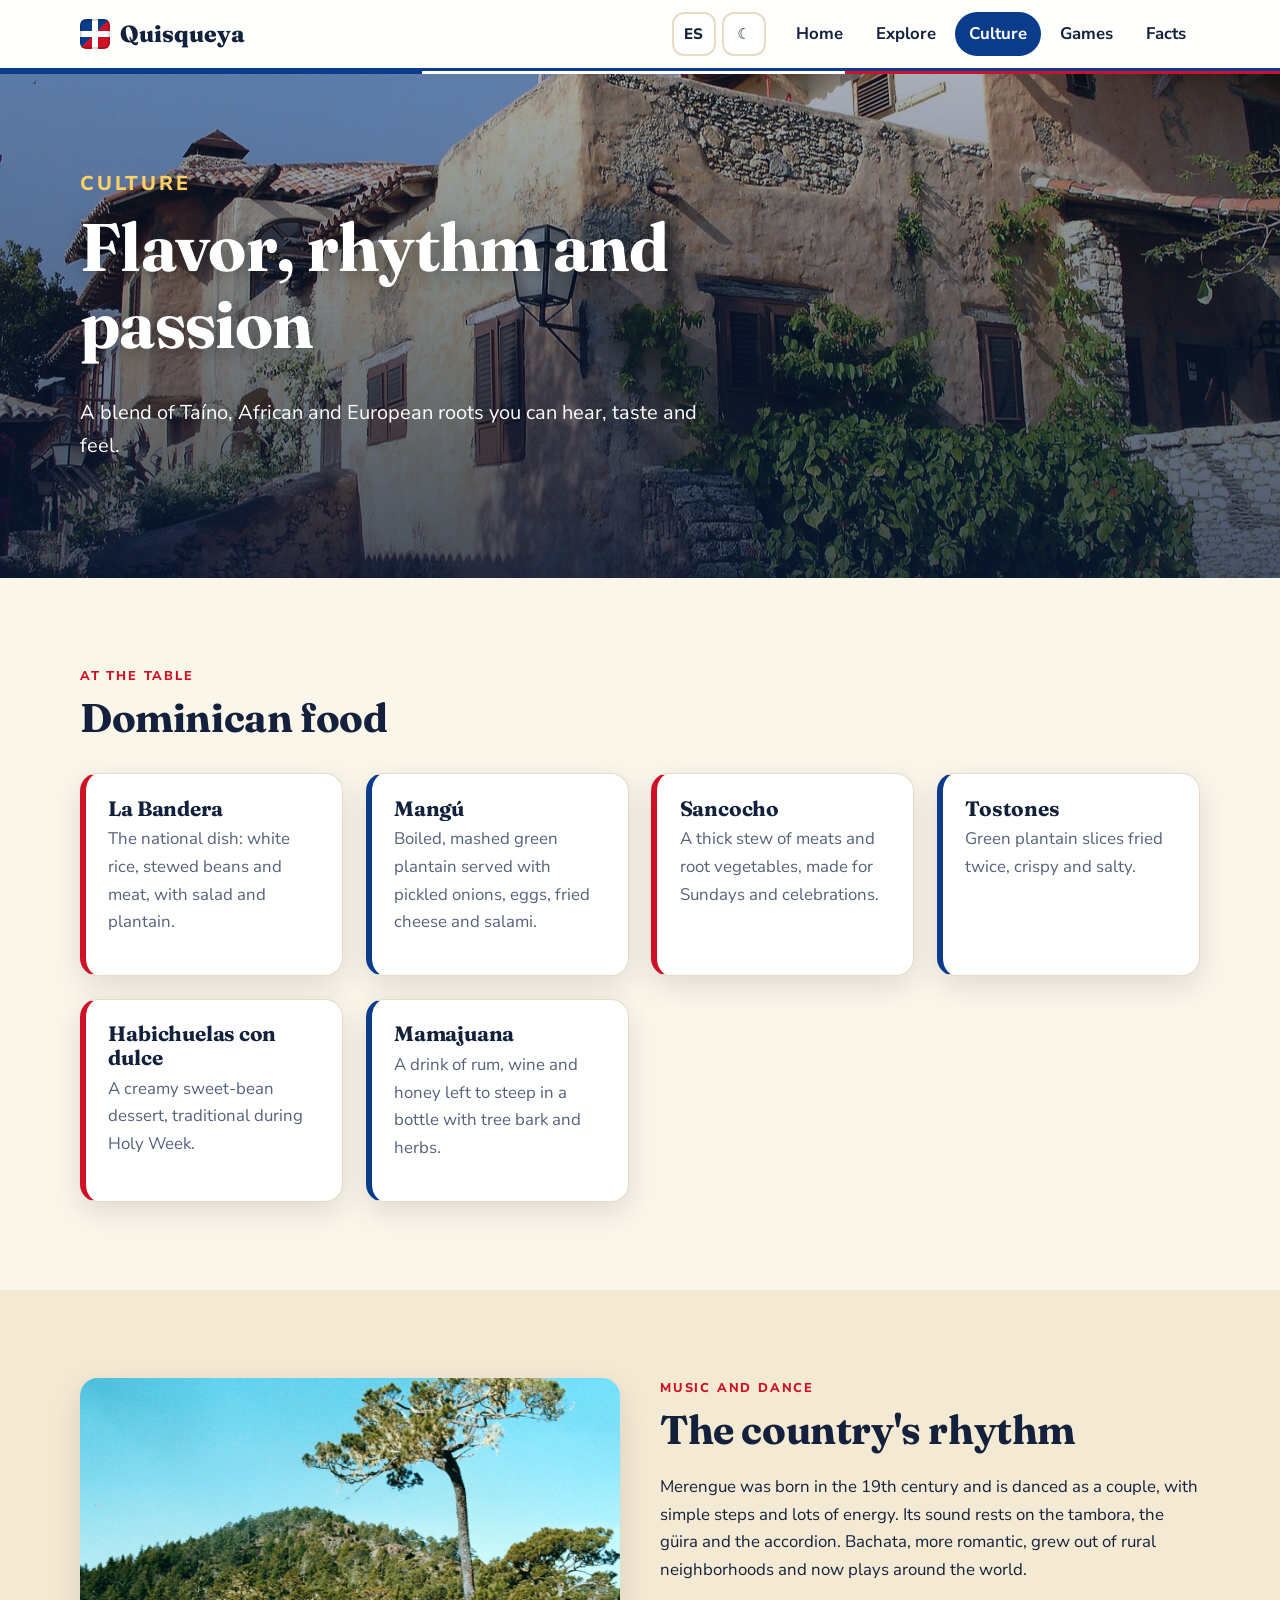
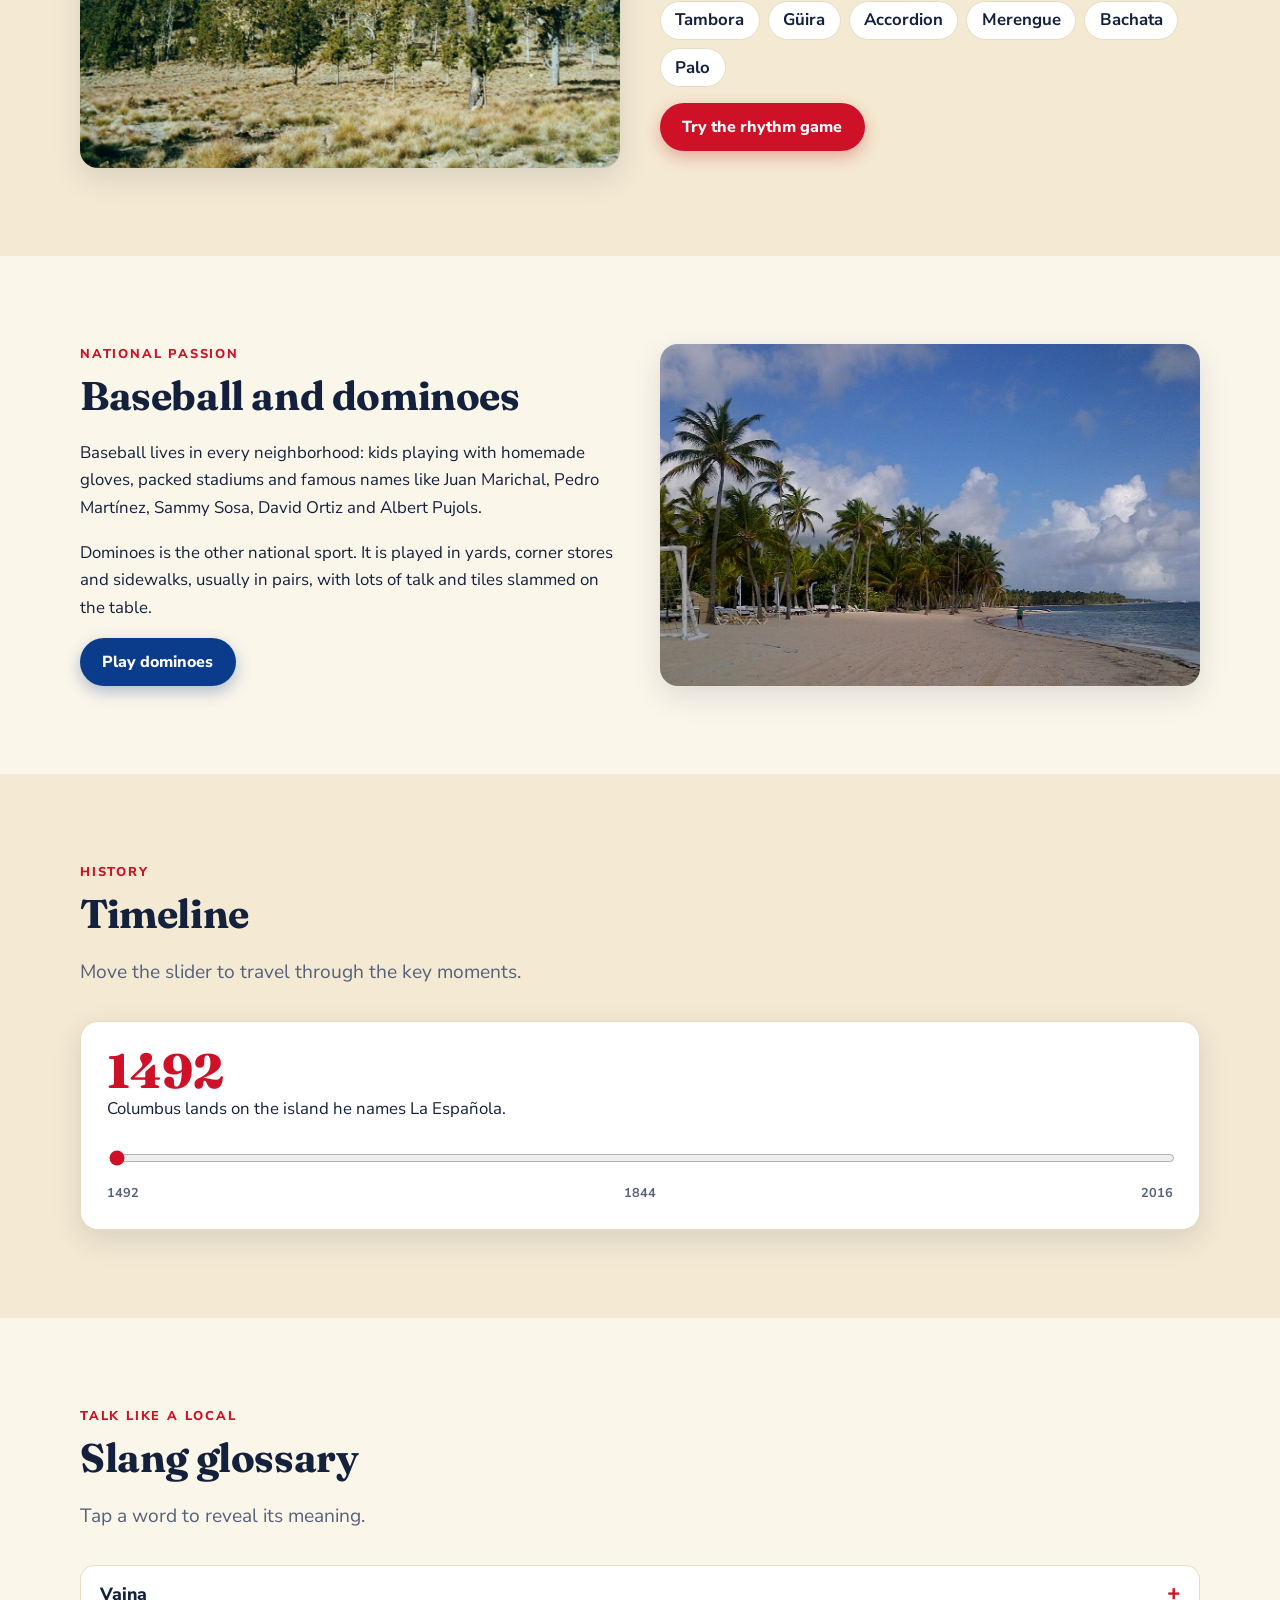
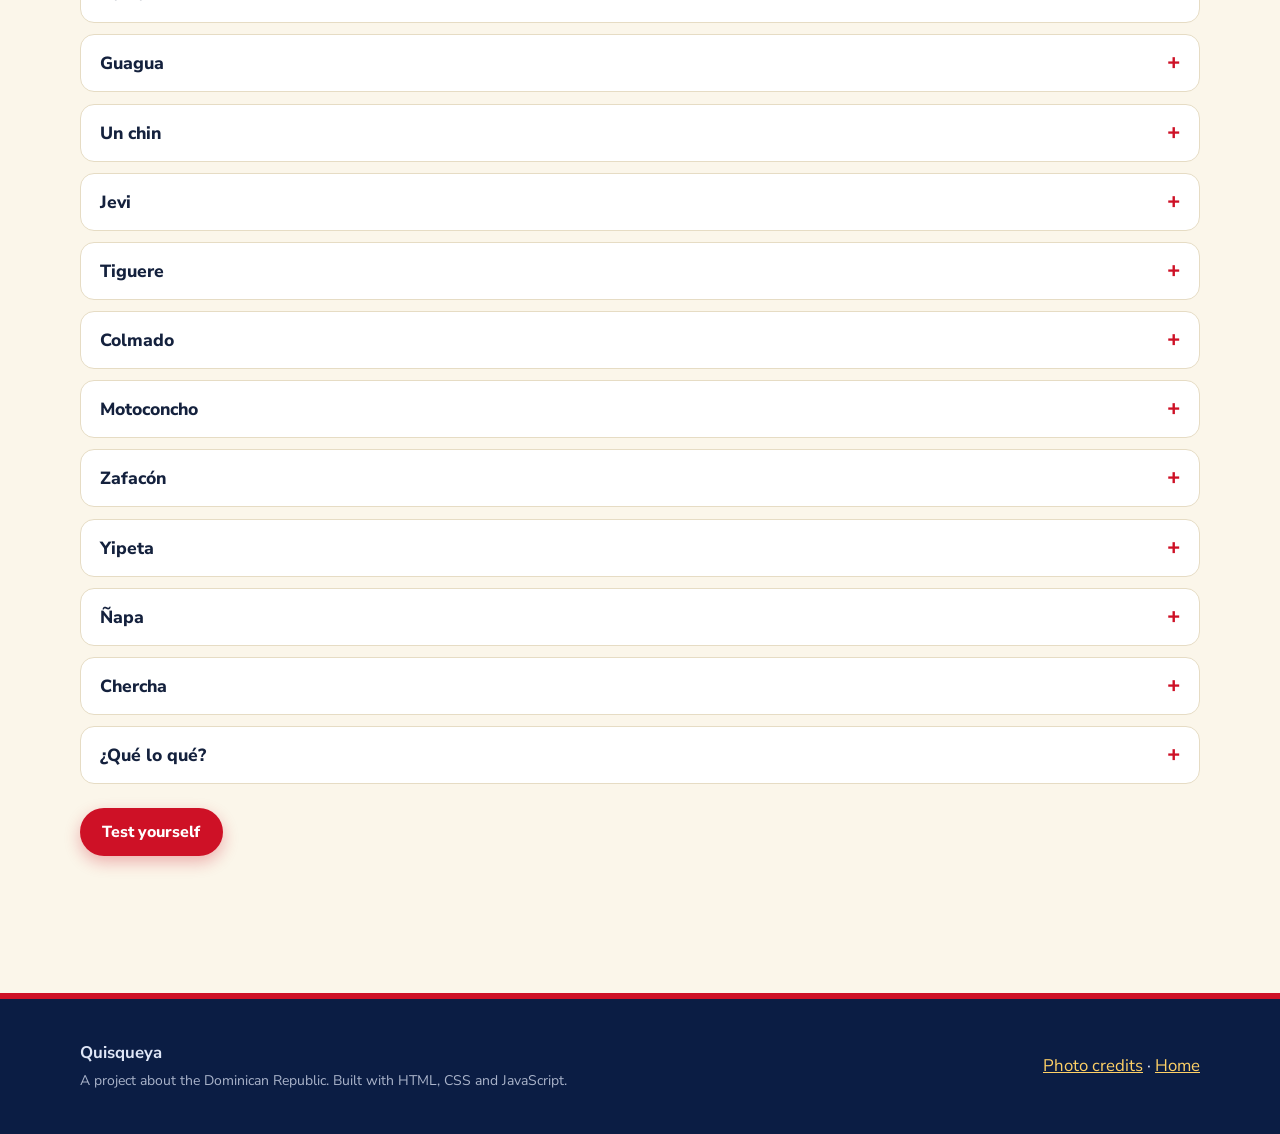
==== culture.html @ 16fb09a4 "First iteration: 5-page Dominican Republic site with 4 games Co-Authored-By: Claude Sonnet 5.5 <nore" ====
<!doctype html>
<html lang="en">
<head>
<meta charset="utf-8">
<meta name="viewport" content="width=device-width, initial-scale=1">
<meta name="theme-color" content="#0b3c8c">
<link rel="preconnect" href="https://fonts.googleapis.com">
<link rel="preconnect" href="https://fonts.gstatic.com" crossorigin>
<link href="https://fonts.googleapis.com/css2?family=Fraunces:opsz,wght@9..144,600;9..144,800&family=Nunito+Sans:wght@400;700;800&display=swap" rel="stylesheet">
<link rel="stylesheet" href="css/styles.css">
<title>Culture | Quisqueya</title>
<meta name="description" content="Dominican food, music, baseball, history and slang.">
</head>
<body>
<a class="skip" href="#main" data-es="Saltar al contenido">Skip to content</a>
<header class="site-header">
  <div class="wrap bar">
    <a class="brand" href="index.html"><span class="brand-mark" aria-hidden="true"></span>Quisqueya</a>
    <div class="tools">
      <button class="icon-btn" id="lang-toggle" type="button" aria-label="Cambiar a español">ES</button>
      <button class="icon-btn" id="theme-toggle" type="button" aria-label="Toggle dark mode">☾</button>
      <button class="icon-btn nav-toggle" type="button" aria-expanded="false" aria-controls="nav" aria-label="Menu">☰</button>
    </div>
    <nav id="nav" class="nav" aria-label="Main">
      <a href="index.html" data-es="Inicio">Home</a>
      <a href="explore.html" data-es="Explorar">Explore</a>
      <a href="culture.html" data-es="Cultura">Culture</a>
      <a href="games.html" data-es="Juegos">Games</a>
      <a href="facts.html" data-es="Datos">Facts</a>
    </nav>
  </div>
</header>
<main id="main">
  <header class="hero short" style="background-image: linear-gradient(180deg, rgba(8,24,56,.35), rgba(8,24,56,.75)), url('images/altos-chavon.jpg')">
    <div class="wrap">
      <p class="eyebrow" data-es="Cultura">Culture</p>
      <h1 data-es="Sabor, ritmo y pasión">Flavor, rhythm and passion</h1>
      <p data-es="Una mezcla de raíces taínas, africanas y europeas que se escucha, se prueba y se siente.">A blend of Taíno, African and European roots you can hear, taste and feel.</p>
    </div>
  </header>

  <section>
    <div class="wrap">
      <div class="section-head reveal">
        <p class="eyebrow" data-es="En la mesa">At the table</p>
        <h2 data-es="Comida dominicana">Dominican food</h2>
      </div>
      <div class="grid">
        <article class="card text-card reveal"><h3>La Bandera</h3><p data-es="El plato nacional: arroz blanco, habichuelas guisadas y carne, con ensalada y plátano.">The national dish: white rice, stewed beans and meat, with salad and plantain.</p></article>
        <article class="card text-card reveal"><h3>Mangú</h3><p data-es="Plátano verde hervido y majado, servido con cebolla encurtida, huevo, queso frito y salami.">Boiled, mashed green plantain served with pickled onions, eggs, fried cheese and salami.</p></article>
        <article class="card text-card reveal"><h3>Sancocho</h3><p data-es="Un guiso espeso de carnes y raíces, ideal para los domingos y las fiestas.">A thick stew of meats and root vegetables, made for Sundays and celebrations.</p></article>
        <article class="card text-card reveal"><h3>Tostones</h3><p data-es="Rodajas de plátano verde fritas dos veces, crujientes y con sal.">Green plantain slices fried twice, crispy and salty.</p></article>
        <article class="card text-card reveal"><h3>Habichuelas con dulce</h3><p data-es="Un postre cremoso de habichuelas dulces, típico de Semana Santa.">A creamy sweet-bean dessert, traditional during Holy Week.</p></article>
        <article class="card text-card reveal"><h3>Mamajuana</h3><p data-es="Una bebida de ron, vino y hierbas dejados en una botella con corteza y raíces.">A drink of rum, wine and honey left to steep in a bottle with tree bark and herbs.</p></article>
      </div>
    </div>
  </section>

  <section class="tinted">
    <div class="wrap split">
      <img class="reveal" src="images/pico-duarte.jpg" alt="Mountains of the Cordillera Central" data-es-alt="Montañas de la Cordillera Central" loading="lazy">
      <div class="reveal">
        <p class="eyebrow" data-es="Música y baile">Music and dance</p>
        <h2 data-es="El ritmo del país">The country's rhythm</h2>
        <p data-es="El merengue nació en el siglo XIX y se baila en pareja, con pasos simples y mucha energía. Su sonido se apoya en la tambora, la güira y el acordeón. La bachata, más romántica, nació en barrios rurales y hoy suena en todo el mundo.">Merengue was born in the 19th century and is danced as a couple, with simple steps and lots of energy. Its sound rests on the tambora, the güira and the accordion. Bachata, more romantic, grew out of rural neighborhoods and now plays around the world.</p>
        <ul class="pill-list">
          <li>Tambora</li><li>Güira</li><li data-es="Acordeón">Accordion</li><li>Merengue</li><li>Bachata</li><li>Palo</li>
        </ul>
        <p style="margin-top:1rem"><a class="btn" href="games.html#rhythm" data-es="Prueba el juego de ritmo">Try the rhythm game</a></p>
      </div>
    </div>
  </section>

  <section>
    <div class="wrap split">
      <div class="reveal">
        <p class="eyebrow" data-es="Pasión nacional">National passion</p>
        <h2 data-es="Béisbol y dominó">Baseball and dominoes</h2>
        <p data-es="El béisbol se vive en cada barrio: niños jugando con guantes caseros, estadios llenos y muchos nombres famosos como Juan Marichal, Pedro Martínez, Sammy Sosa, David Ortiz y Albert Pujols.">Baseball lives in every neighborhood: kids playing with homemade gloves, packed stadiums and famous names like Juan Marichal, Pedro Martínez, Sammy Sosa, David Ortiz and Albert Pujols.</p>
        <p data-es="El dominó es el otro deporte nacional. Se juega en patios, colmados y aceras, casi siempre en parejas, con mucha charla y fichas golpeando la mesa.">Dominoes is the other national sport. It is played in yards, corner stores and sidewalks, usually in pairs, with lots of talk and tiles slammed on the table.</p>
        <a class="btn alt" href="games.html#dominoes" data-es="Juega al dominó">Play dominoes</a>
      </div>
      <img class="reveal" src="images/punta-cana.jpg" alt="Palm trees on a Dominican beach" data-es-alt="Palmeras en una playa dominicana" loading="lazy">
    </div>
  </section>

  <section class="tinted">
    <div class="wrap">
      <div class="section-head reveal">
        <p class="eyebrow" data-es="Historia">History</p>
        <h2 data-es="Línea de tiempo">Timeline</h2>
        <p class="lead" data-es="Mueve el control para viajar por los momentos clave.">Move the slider to travel through the key moments.</p>
      </div>
      <div class="timeline reveal">
        <div class="year" id="time-year">1492</div>
        <p id="time-text" aria-live="polite"></p>
        <input type="range" id="time-range" min="0" max="7" value="0" step="1" aria-label="Timeline">
        <div class="timeline-ticks"><span>1492</span><span>1844</span><span>2016</span></div>
      </div>
    </div>
  </section>

  <section>
    <div class="wrap">
      <div class="section-head reveal">
        <p class="eyebrow" data-es="Habla como local">Talk like a local</p>
        <h2 data-es="Glosario de jerga">Slang glossary</h2>
        <p class="lead" data-es="Toca una palabra para ver su significado.">Tap a word to reveal its meaning.</p>
      </div>
      <div class="acc reveal" id="glossary"></div>
      <p style="margin-top:1.5rem"><a class="btn" href="games.html#slang" data-es="Ponte a prueba">Test yourself</a></p>
    </div>
  </section>
</main>
<footer class="site-footer">
  <div class="wrap cols">
    <div><strong>Quisqueya</strong><br><small data-es="Un proyecto sobre la República Dominicana. Hecho con HTML, CSS y JavaScript.">A project about the Dominican Republic. Built with HTML, CSS and JavaScript.</small></div>
    <div><a href="facts.html#credits" data-es="Créditos de fotos">Photo credits</a> · <a href="index.html" data-es="Volver arriba">Home</a></div>
  </div>
</footer>
<script src="js/data.js"></script>
<script src="js/main.js"></script>

</body>
</html>
---- css/styles.css ----
/* ===== Quisqueya: shared styles for every page ===== */
:root {
  --blue: #0b3c8c;
  --blue-2: #1558c0;
  --red: #ce1126;
  --green: #1e7b4f;
  --gold: #e8a317;
  --bg: #fbf6ea;
  --surface: #ffffff;
  --surface-2: #f4e9d2;
  --ink: #14213d;
  --muted: #56617a;
  --line: #e6dcc4;
  --shadow: 0 10px 30px rgba(20, 33, 61, 0.12);
  --radius: 18px;
  --font-display: "Fraunces", Georgia, "Times New Roman", serif;
  --font-body: "Nunito Sans", system-ui, -apple-system, "Segoe UI", sans-serif;
}
:root[data-theme="dark"] {
  --bg: #0b1324;
  --surface: #14213d;
  --surface-2: #1b2b4d;
  --ink: #f4efe1;
  --muted: #aeb8d0;
  --line: #2a3b60;
  --blue: #6ea0ff;
  --blue-2: #8db4ff;
  --red: #ff5a6b;
  --green: #4fc98a;
  --shadow: 0 10px 30px rgba(0, 0, 0, 0.45);
}

* { box-sizing: border-box; }
html { scroll-behavior: smooth; }
body {
  margin: 0;
  font-family: var(--font-body);
  font-size: 1.05rem;
  line-height: 1.65;
  color: var(--ink);
  background: var(--bg);
  transition: background 0.3s, color 0.3s;
}
img { max-width: 100%; display: block; }
a { color: var(--blue); }
h1, h2, h3, h4 { font-family: var(--font-display); line-height: 1.15; margin: 0 0 0.5em; letter-spacing: -0.01em; }
h1 { font-size: clamp(2.3rem, 6vw, 4.2rem); }
h2 { font-size: clamp(1.7rem, 3.5vw, 2.5rem); }
h3 { font-size: 1.3rem; }
p { margin: 0 0 1em; }
.wrap { width: min(1120px, 100% - 2.5rem); margin-inline: auto; }
.skip { position: absolute; left: -999px; top: 0; background: var(--red); color: #fff; padding: 0.6rem 1rem; z-index: 100; }
.skip:focus { left: 0; }
:focus-visible { outline: 3px solid var(--gold); outline-offset: 2px; border-radius: 6px; }

/* ----- Navigation (same place on every page) ----- */
.site-header {
  position: sticky; top: 0; z-index: 50;
  background: color-mix(in srgb, var(--surface) 92%, transparent);
  backdrop-filter: blur(10px);
  border-bottom: 3px solid var(--blue);
}
.site-header::after {
  content: ""; display: block; height: 3px;
  background: linear-gradient(90deg, var(--blue) 0 33%, #fff 33% 66%, var(--red) 66%);
  position: absolute; left: 0; right: 0; bottom: -6px;
}
.bar { display: flex; align-items: center; gap: 1rem; min-height: 68px; }
.brand {
  display: flex; align-items: center; gap: 0.6rem;
  font-family: var(--font-display); font-weight: 800; font-size: 1.45rem;
  color: var(--ink); text-decoration: none; margin-right: auto;
}
.brand-mark {
  width: 30px; height: 30px; border-radius: 6px; flex: none;
  background:
    linear-gradient(#fff, #fff) center / 100% 6px no-repeat,
    linear-gradient(#fff, #fff) center / 6px 100% no-repeat,
    linear-gradient(135deg, var(--blue) 0 50%, var(--red) 50%);
  box-shadow: inset 0 0 0 2px rgba(0, 0, 0, 0.15);
}
.nav { display: flex; gap: 0.25rem; }
.nav a {
  padding: 0.5rem 0.9rem; border-radius: 999px; text-decoration: none;
  color: var(--ink); font-weight: 700; transition: background 0.2s, color 0.2s;
}
.nav a:hover { background: var(--surface-2); }
.nav a[aria-current="page"] { background: var(--blue); color: #fff; }
:root[data-theme="dark"] .nav a[aria-current="page"] { color: #0b1324; }
.tools { display: flex; gap: 0.4rem; }
.icon-btn {
  border: 2px solid var(--line); background: var(--surface); color: var(--ink);
  min-width: 44px; height: 44px; border-radius: 12px; font: 800 0.95rem var(--font-body);
  cursor: pointer; transition: transform 0.15s, border-color 0.2s;
}
.icon-btn:hover { border-color: var(--blue); transform: translateY(-1px); }
.nav-toggle { display: none; }

/* ----- Buttons ----- */
.btn {
  display: inline-flex; align-items: center; gap: 0.5rem;
  background: var(--red); color: #fff; border: 0; cursor: pointer;
  padding: 0.8rem 1.4rem; border-radius: 999px; font: 800 1rem var(--font-body);
  text-decoration: none; transition: transform 0.15s, box-shadow 0.2s, filter 0.2s;
  box-shadow: 0 6px 16px rgba(206, 17, 38, 0.3);
}
.btn:hover { transform: translateY(-2px); filter: brightness(1.08); }
.btn.alt { background: var(--blue); box-shadow: 0 6px 16px rgba(11, 60, 140, 0.3); }
:root[data-theme="dark"] .btn.alt { color: #0b1324; }
.btn.ghost { background: transparent; color: var(--ink); border: 2px solid var(--ink); box-shadow: none; }
.btn.small { padding: 0.5rem 1rem; font-size: 0.9rem; }

/* ----- Sections ----- */
section { padding: clamp(3rem, 7vw, 5.5rem) 0; }
.tinted { background: var(--surface-2); }
.eyebrow { text-transform: uppercase; letter-spacing: 0.14em; font-weight: 800; font-size: 0.8rem; color: var(--red); margin-bottom: 0.5rem; }
.lead { font-size: 1.2rem; color: var(--muted); max-width: 60ch; }
.section-head { margin-bottom: 2rem; }

/* ----- Hero ----- */
.hero {
  position: relative; color: #fff; padding: clamp(5rem, 14vw, 9rem) 0;
  background-color: #0b2a5c;
  background-position: center;
  background-size: cover;
}
.hero.short { padding: clamp(3.5rem, 9vw, 6rem) 0; }
.hero h1 { color: #fff; max-width: 14ch; text-shadow: 0 3px 20px rgba(0, 0, 0, 0.4); }
.hero p { font-size: 1.25rem; max-width: 52ch; }
.hero .eyebrow { color: #ffd166; }
.hero-actions { display: flex; flex-wrap: wrap; gap: 0.8rem; margin-top: 1.5rem; }
.hero .btn.ghost { color: #fff; border-color: #fff; }

/* ----- Stats strip ----- */
.stats { display: grid; grid-template-columns: repeat(auto-fit, minmax(170px, 1fr)); gap: 1rem; margin-top: -3rem; position: relative; z-index: 2; }
.stat { background: var(--surface); border-radius: var(--radius); padding: 1.3rem; text-align: center; box-shadow: var(--shadow); border-top: 5px solid var(--blue); }
.stat:nth-child(even) { border-top-color: var(--red); }
.stat .num { font: 800 2.2rem var(--font-display); color: var(--blue); }
.stat:nth-child(even) .num { color: var(--red); }
.stat .label { font-size: 0.9rem; color: var(--muted); font-weight: 700; }

/* ----- Cards ----- */
.grid { display: grid; gap: 1.4rem; grid-template-columns: repeat(auto-fill, minmax(260px, 1fr)); }
.card {
  background: var(--surface); border-radius: var(--radius); overflow: hidden;
  box-shadow: var(--shadow); border: 1px solid var(--line);
  display: flex; flex-direction: column; transition: transform 0.2s;
}
.card:hover { transform: translateY(-4px); }
.card img { width: 100%; height: 190px; object-fit: cover; }
.card-body { padding: 1.1rem 1.2rem 1.3rem; display: flex; flex-direction: column; gap: 0.4rem; flex: 1; }
.card-body h3 { margin: 0; }
.card-body p { color: var(--muted); font-size: 0.97rem; margin: 0; flex: 1; }
.tag {
  display: inline-block; font-size: 0.72rem; font-weight: 800; text-transform: uppercase; letter-spacing: 0.08em;
  padding: 0.2rem 0.6rem; border-radius: 999px; color: #fff; background: var(--blue); width: fit-content;
}
.tag.beach { background: #0a8fb3; } .tag.city { background: var(--red); }
.tag.nature { background: var(--green); } .tag.history { background: #8a5a14; }
.card.text-card { padding: 1.4rem; border-left: 6px solid var(--red); }
.card.text-card:nth-child(even) { border-left-color: var(--blue); }
.card.text-card h3 { margin-bottom: 0.3rem; }
.card.text-card p { color: var(--muted); }

/* ----- Two column ----- */
.split { display: grid; gap: 2.5rem; grid-template-columns: 1fr 1fr; align-items: center; }
.split img { border-radius: var(--radius); box-shadow: var(--shadow); width: 100%; height: 100%; max-height: 420px; object-fit: cover; }
.checklist { list-style: none; padding: 0; margin: 0 0 1.2rem; }
.checklist li { padding-left: 1.9rem; position: relative; margin-bottom: 0.6rem; }
.checklist li::before { content: "✓"; position: absolute; left: 0; color: var(--green); font-weight: 900; }

/* ----- Fact box ----- */
.fact-box {
  background: linear-gradient(135deg, var(--blue), var(--blue-2)); color: #fff;
  border-radius: var(--radius); padding: clamp(1.6rem, 4vw, 2.6rem); text-align: center; box-shadow: var(--shadow);
}
:root[data-theme="dark"] .fact-box { background: linear-gradient(135deg, #1a3a78, #2b56a8); }
.fact-box .fact-text { font: 600 clamp(1.2rem, 2.6vw, 1.6rem) var(--font-display); min-height: 4.5em; display: grid; place-items: center; }
.fact-box .btn { background: #fff; color: var(--blue); box-shadow: none; }
:root[data-theme="dark"] .fact-box .btn { color: #0b1324; }

/* ----- Filters ----- */
.toolbar { display: flex; flex-wrap: wrap; gap: 0.7rem; align-items: center; margin-bottom: 1.6rem; }
.chip {
  border: 2px solid var(--line); background: var(--surface); color: var(--ink);
  padding: 0.45rem 1rem; border-radius: 999px; font: 800 0.9rem var(--font-body); cursor: pointer;
}
.chip[aria-pressed="true"] { background: var(--blue); border-color: var(--blue); color: #fff; }
:root[data-theme="dark"] .chip[aria-pressed="true"] { color: #0b1324; }
.search {
  flex: 1; min-width: 200px; padding: 0.65rem 1rem; border-radius: 999px;
  border: 2px solid var(--line); background: var(--surface); color: var(--ink); font: 1rem var(--font-body);
}
.empty { text-align: center; color: var(--muted); padding: 2rem; }

/* ----- Modal ----- */
.modal-back { position: fixed; inset: 0; background: rgba(5, 12, 28, 0.7); display: none; place-items: center; z-index: 80; padding: 1rem; }
.modal-back.open { display: grid; }
.modal { background: var(--surface); border-radius: var(--radius); max-width: 760px; width: 100%; max-height: 90vh; overflow: auto; box-shadow: var(--shadow); position: relative; }
.modal img { width: 100%; height: 280px; object-fit: cover; }
.modal-body { padding: 1.5rem 1.8rem 1.8rem; }
.modal-close { position: absolute; top: 12px; right: 12px; background: var(--surface); }
.modal dl { display: grid; grid-template-columns: auto 1fr; gap: 0.3rem 1rem; margin: 1rem 0 0; }
.modal dt { font-weight: 800; color: var(--red); }
.modal dd { margin: 0; }
.credit { font-size: 0.8rem; color: var(--muted); margin-top: 1rem; }

/* ----- Island map ----- */
.map-wrap { background: var(--surface); border-radius: var(--radius); box-shadow: var(--shadow); padding: 1rem; border: 1px solid var(--line); }
.map-wrap svg { width: 100%; height: auto; display: block; }
.sea { fill: color-mix(in srgb, var(--blue) 14%, var(--surface)); }
.land { fill: color-mix(in srgb, var(--green) 35%, var(--surface-2)); stroke: var(--green); stroke-width: 2; stroke-linejoin: round; }
.pin { cursor: pointer; }
.pin circle { fill: var(--red); stroke: #fff; stroke-width: 3; transition: r 0.15s; }
.pin:hover circle, .pin:focus circle { r: 13; }
.pin text { font: 700 15px var(--font-body); fill: var(--ink); paint-order: stroke; stroke: var(--surface); stroke-width: 4px; }
.map-note { color: var(--muted); font-size: 0.9rem; margin: 0.6rem 0 0; }

/* ----- Timeline slider ----- */
.timeline { background: var(--surface); border-radius: var(--radius); padding: 1.6rem; box-shadow: var(--shadow); border: 1px solid var(--line); }
.timeline input[type="range"] { width: 100%; accent-color: var(--red); height: 2rem; }
.timeline .year { font: 800 3rem var(--font-display); color: var(--red); line-height: 1; }
.timeline-ticks { display: flex; justify-content: space-between; font-size: 0.8rem; color: var(--muted); font-weight: 700; }

/* ----- Accordion (glossary) ----- */
.acc { display: grid; gap: 0.7rem; }
.acc-item { background: var(--surface); border: 1px solid var(--line); border-radius: 14px; overflow: hidden; }
.acc-item button {
  width: 100%; text-align: left; background: none; border: 0; cursor: pointer; color: var(--ink);
  padding: 1rem 1.2rem; font: 800 1.1rem var(--font-body); display: flex; justify-content: space-between; gap: 1rem;
}
.acc-item button::after { content: "+"; color: var(--red); font-size: 1.4rem; line-height: 1; }
.acc-item button[aria-expanded="true"]::after { content: "–"; }
.acc-panel { padding: 0 1.2rem 1rem; color: var(--muted); display: none; }
.acc-panel.open { display: block; }

/* ----- Timeline of food etc. ----- */
.pill-list { display: flex; flex-wrap: wrap; gap: 0.5rem; padding: 0; list-style: none; margin: 0; }
.pill-list li { background: var(--surface); border: 1px solid var(--line); border-radius: 999px; padding: 0.3rem 0.9rem; font-weight: 700; }

/* ----- True / false quiz ----- */
.tf { background: var(--surface); border-radius: var(--radius); padding: 1.6rem; box-shadow: var(--shadow); border: 1px solid var(--line); text-align: center; }
.tf .q { font: 600 1.4rem var(--font-display); min-height: 3.5em; display: grid; place-items: center; }
.tf-actions { display: flex; gap: 0.8rem; justify-content: center; margin: 1rem 0; }
.tf-result { min-height: 3.2em; font-weight: 700; }
.good { color: var(--green); } .bad { color: var(--red); }

/* ----- Credits table ----- */
.credits { width: 100%; border-collapse: collapse; font-size: 0.92rem; }
.credits th, .credits td { text-align: left; padding: 0.55rem 0.7rem; border-bottom: 1px solid var(--line); }
.credits th { color: var(--red); }

/* ----- Footer ----- */
.site-footer { background: #0b1d44; color: #dfe6f7; padding: 2.5rem 0; margin-top: 2rem; border-top: 6px solid var(--red); }
.site-footer a { color: #ffd166; }
.site-footer .cols { display: flex; flex-wrap: wrap; gap: 1.5rem 3rem; justify-content: space-between; align-items: center; }
.site-footer small { opacity: 0.75; }

/* ----- Reveal on scroll ----- */
.reveal { opacity: 0; transform: translateY(24px); transition: opacity 0.6s, transform 0.6s; }
.reveal.in { opacity: 1; transform: none; }
@media (prefers-reduced-motion: reduce) {
  .reveal { opacity: 1; transform: none; transition: none; }
  html { scroll-behavior: auto; }
}

/* ========== GAMES ========== */
.game-tabs { display: flex; flex-wrap: wrap; gap: 0.6rem; margin-bottom: 1.4rem; }
.game-tabs .chip { padding: 0.7rem 1.2rem; font-size: 1rem; }
.game-panel { display: none; }
.game-panel.active { display: block; }
.game-box { background: var(--surface); border-radius: var(--radius); border: 1px solid var(--line); box-shadow: var(--shadow); padding: clamp(1rem, 3vw, 1.8rem); }
.game-top { display: flex; flex-wrap: wrap; gap: 0.6rem 1.4rem; align-items: center; justify-content: space-between; margin-bottom: 1rem; }
.hud { display: flex; flex-wrap: wrap; gap: 0.6rem; }
.hud span { background: var(--surface-2); padding: 0.3rem 0.8rem; border-radius: 999px; font-weight: 800; font-size: 0.95rem; }
.hud b { color: var(--red); }
.overlay-msg { text-align: center; padding: 1.5rem 0.5rem; }
.overlay-msg h3 { font-size: 1.7rem; }

/* rhythm */
#rhythm-canvas { width: 100%; max-width: 560px; display: block; margin: 0 auto; border-radius: 14px; background: #0b1d44; touch-action: manipulation; }
.lane-help { text-align: center; color: var(--muted); font-size: 0.9rem; margin-top: 0.6rem; }
.judge { text-align: center; font: 800 1.4rem var(--font-display); min-height: 2rem; margin-top: 0.4rem; }

/* map challenge */
.map-target { font: 800 1.6rem var(--font-display); text-align: center; margin: 0 0 0.5rem; }
.map-target span { color: var(--red); }
#challenge-svg { cursor: crosshair; }
.map-feedback { text-align: center; min-height: 2.4rem; font-weight: 700; margin-top: 0.4rem; }

/* quiz */
.quiz-q { font: 700 1.5rem var(--font-display); text-align: center; margin: 1rem 0; }
.quiz-q small { display: block; font: 600 0.95rem var(--font-body); color: var(--muted); }
.options { display: grid; gap: 0.7rem; grid-template-columns: 1fr 1fr; }
.opt {
  padding: 0.9rem 1rem; border-radius: 14px; border: 2px solid var(--line); background: var(--surface);
  color: var(--ink); font: 700 1rem var(--font-body); cursor: pointer; text-align: left;
}
.opt:hover:not(:disabled) { border-color: var(--blue); }
.opt.correct { background: color-mix(in srgb, var(--green) 25%, var(--surface)); border-color: var(--green); }
.opt.wrong { background: color-mix(in srgb, var(--red) 22%, var(--surface)); border-color: var(--red); }
.timer-bar { height: 8px; border-radius: 999px; background: var(--surface-2); overflow: hidden; margin-bottom: 0.4rem; }
.timer-bar i { display: block; height: 100%; width: 100%; background: var(--green); transform-origin: left; }

/* dominoes */
.dom-area { display: grid; gap: 1rem; }
.dom-board {
  min-height: 130px; background: radial-gradient(circle at 30% 20%, #1e7b4f, #0f5a37);
  border-radius: 16px; padding: 1rem; display: flex; flex-wrap: wrap; gap: 4px; align-content: flex-start; justify-content: center;
  box-shadow: inset 0 4px 20px rgba(0, 0, 0, 0.35);
}
.dom-hand { display: flex; flex-wrap: wrap; gap: 8px; justify-content: center; min-height: 90px; }
.tile {
  display: flex; background: #fdfaf0; border: 2px solid #1a1a1a; border-radius: 8px;
  width: 92px; height: 46px; flex: none; box-shadow: 0 3px 6px rgba(0, 0, 0, 0.35); position: relative;
}
.tile .half { flex: 1; display: grid; grid-template: repeat(3, 1fr) / repeat(3, 1fr); padding: 5px; gap: 1px; place-items: center; }
.tile .half:first-child { border-right: 2px solid #1a1a1a; }
.tile .pip { width: 9px; height: 9px; border-radius: 50%; background: #111; }
.tile.back { background: repeating-linear-gradient(45deg, #0b3c8c 0 6px, #14529f 6px 12px); border-color: #fff; }
.tile.hand { cursor: pointer; transition: transform 0.15s; }
.tile.hand.playable { outline: 3px solid var(--gold); }
.tile.hand.playable:hover, .tile.hand.picked { transform: translateY(-8px); }
.tile.hand.picked { outline-color: var(--red); }
.dom-opp { display: flex; flex-wrap: wrap; gap: 4px; justify-content: center; min-height: 30px; }
.dom-opp .tile { width: 40px; height: 22px; border-radius: 5px; border-width: 1px; }
.dom-status { text-align: center; font-weight: 800; min-height: 1.6rem; }
.end-pick { display: flex; gap: 0.6rem; justify-content: center; }

/* ========== RESPONSIVE ========== */
@media (max-width: 820px) {
  .nav-toggle { display: inline-block; order: 3; }
  .tools { order: 2; }
  .bar { flex-wrap: wrap; }
  .nav {
    display: none; order: 4; width: 100%; flex-direction: column; padding-bottom: 0.8rem;
  }
  .nav.open { display: flex; }
  .split { grid-template-columns: 1fr; }
  .options { grid-template-columns: 1fr; }
  .stats { margin-top: -2rem; }
}
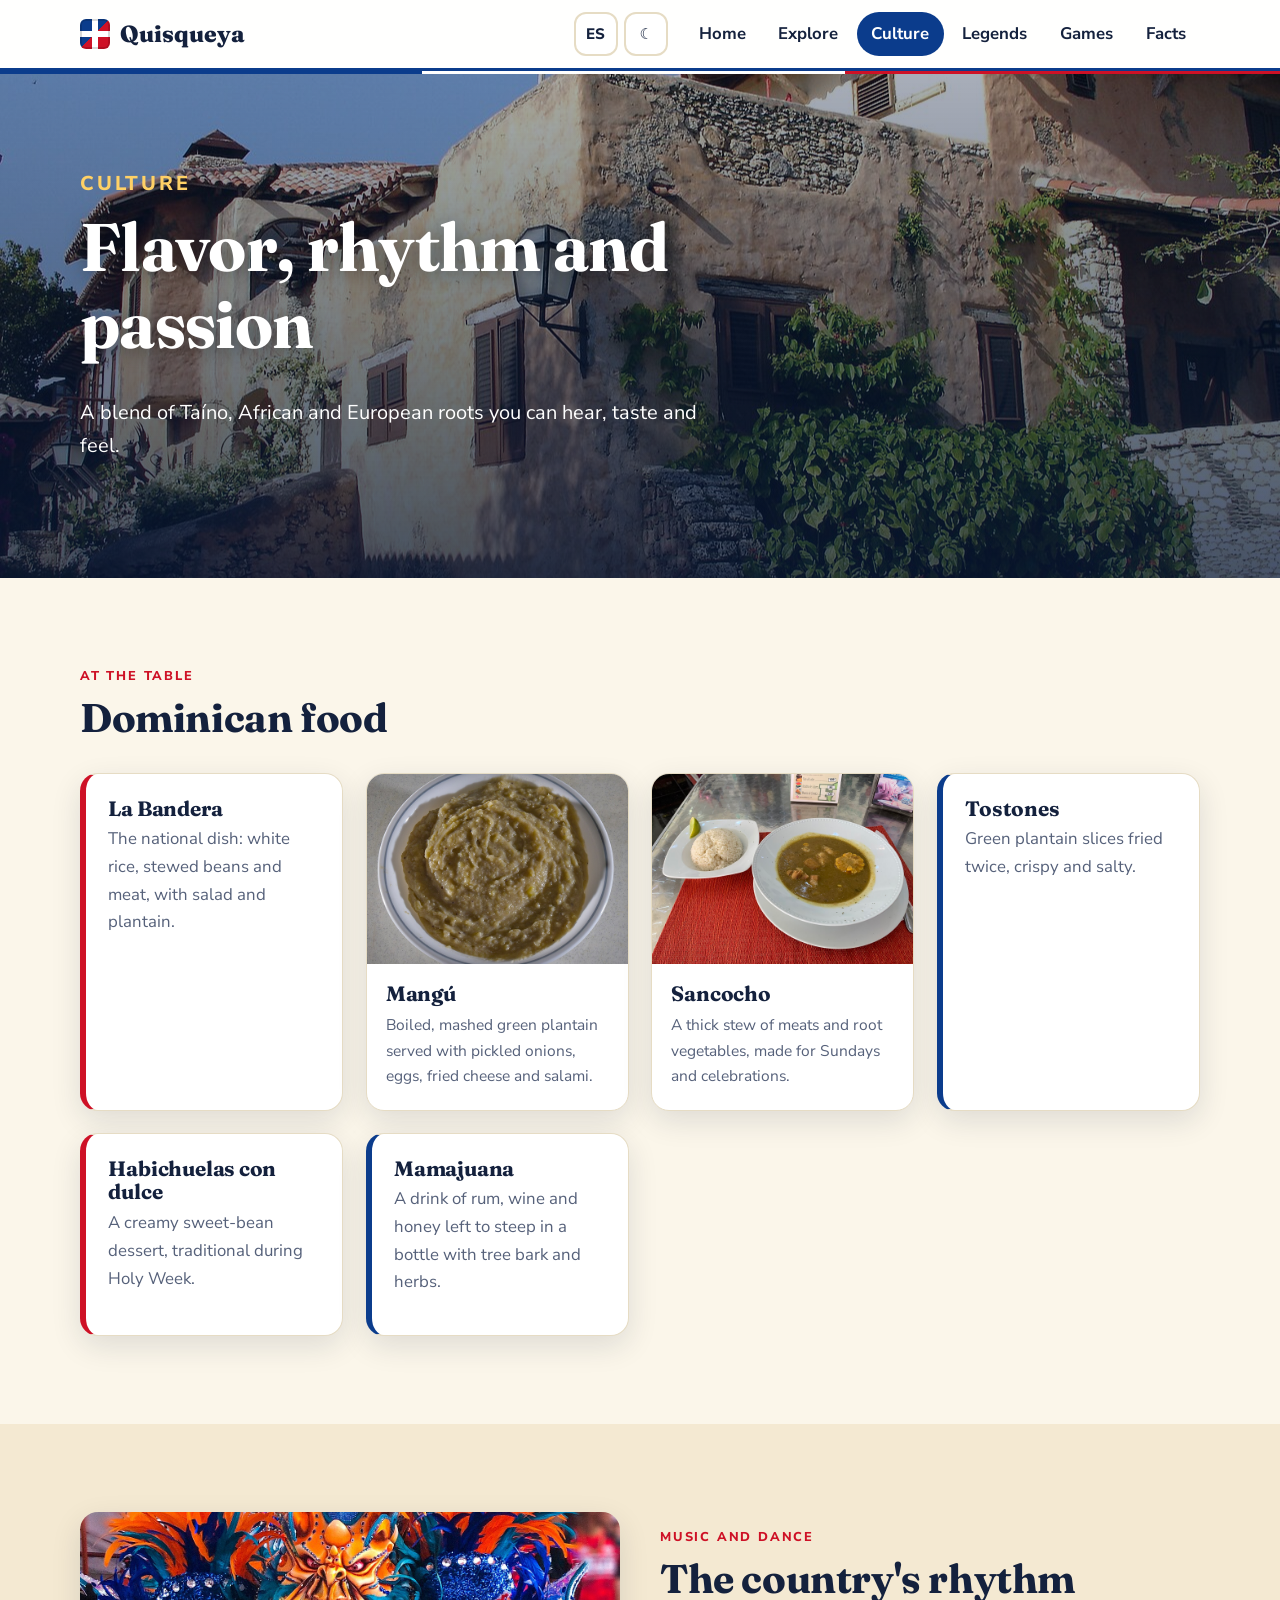
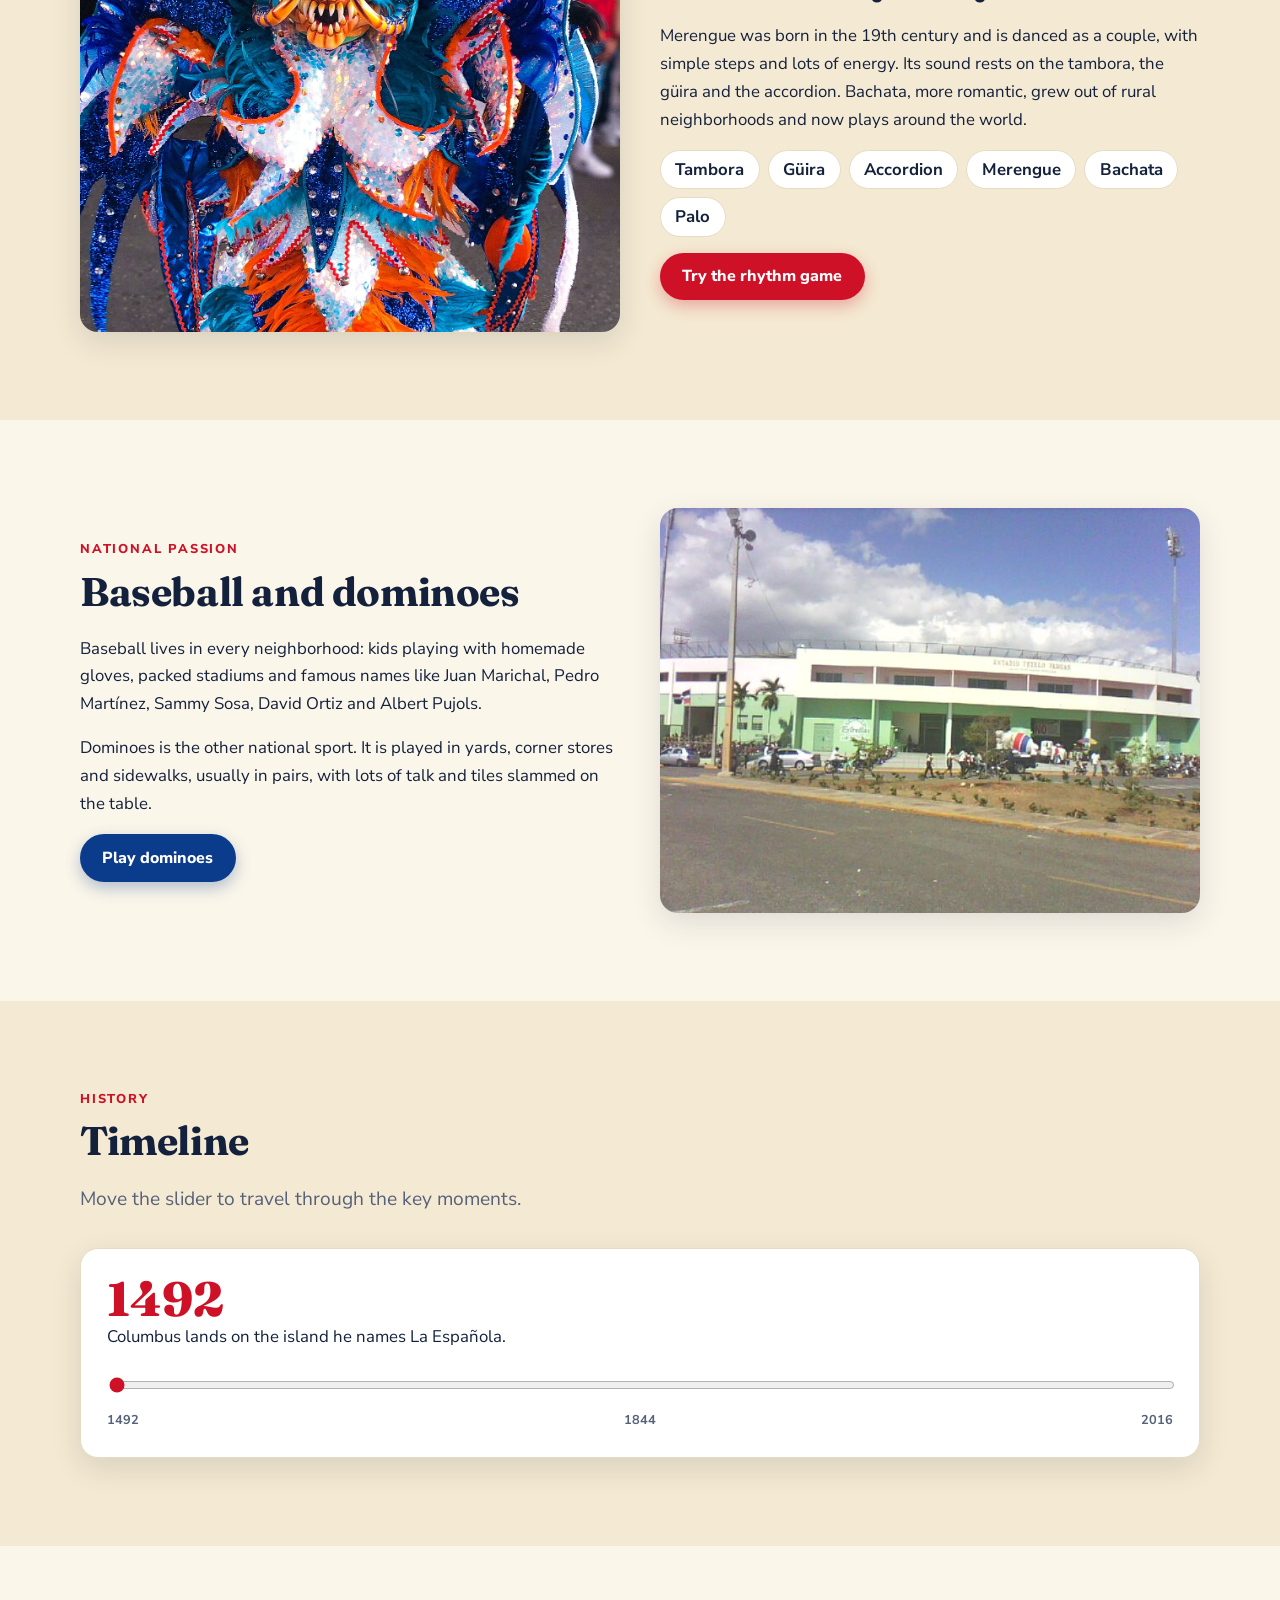
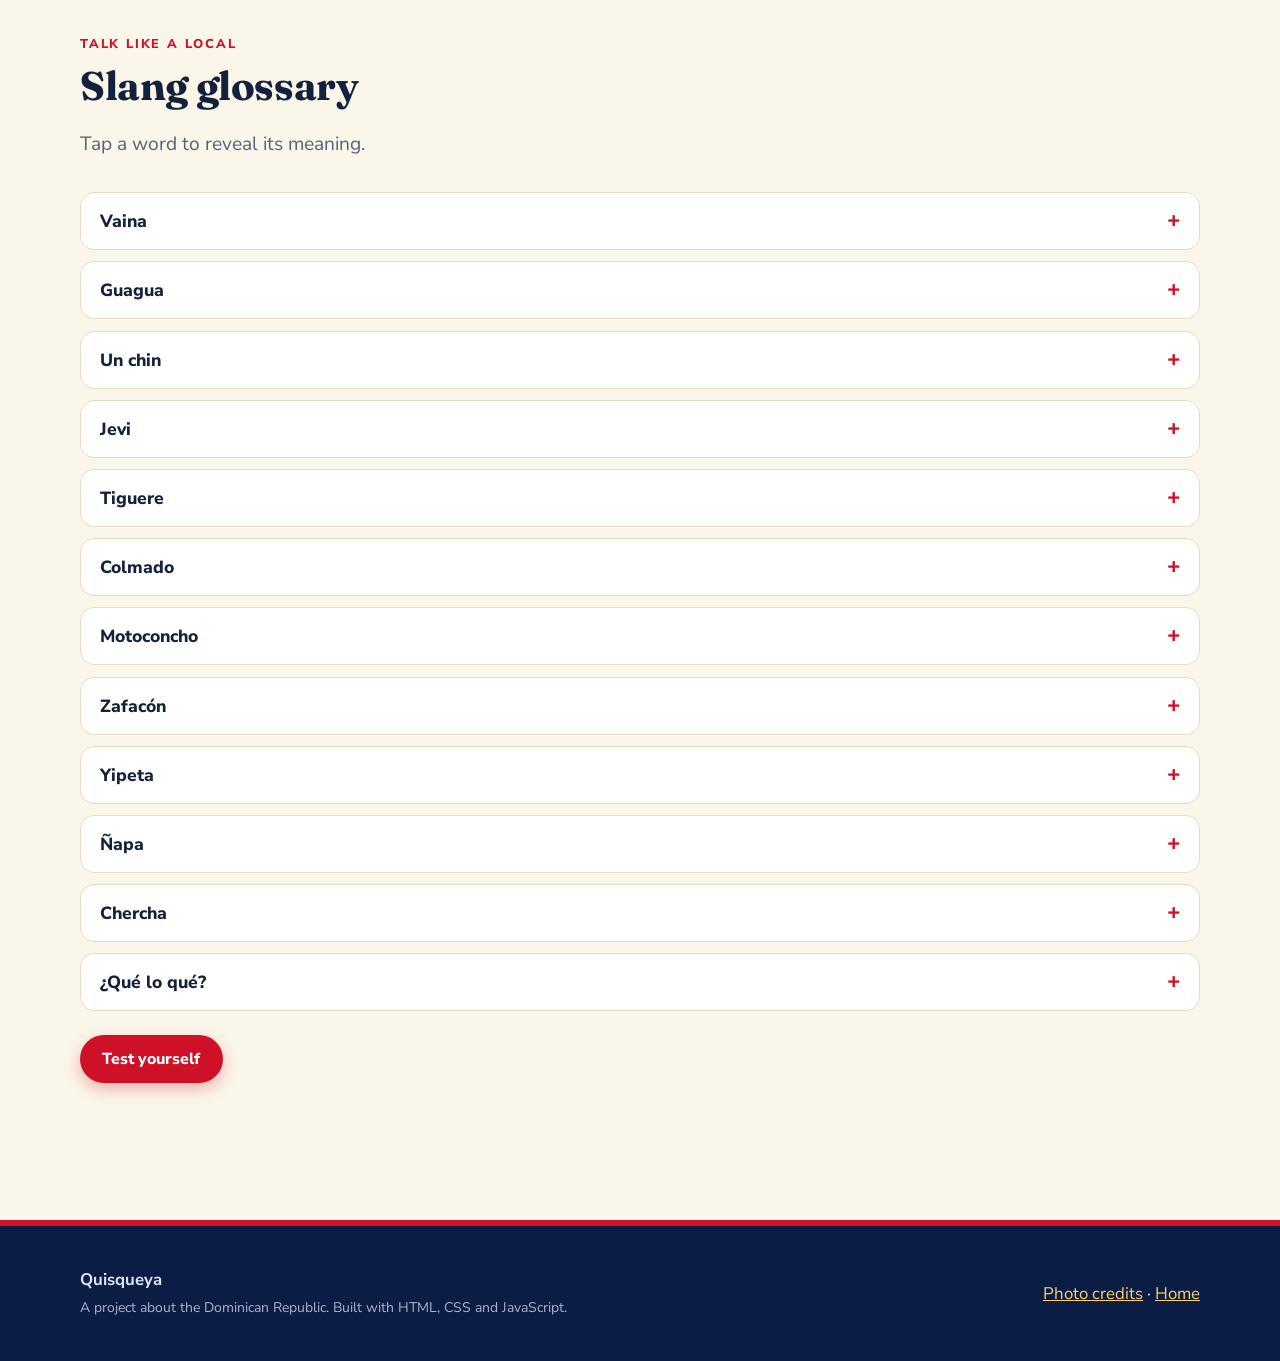
==== commit 57a8238a: "Polish pass: square domino table, Leaflet map challenge with photos, easier merengue game with full " ====
--- a/culture.html
+++ b/culture.html
@@ -25,6 +25,7 @@
       <a href="index.html" data-es="Inicio">Home</a>
       <a href="explore.html" data-es="Explorar">Explore</a>
       <a href="culture.html" data-es="Cultura">Culture</a>
+      <a href="legends.html" data-es="Leyendas">Legends</a>
       <a href="games.html" data-es="Juegos">Games</a>
       <a href="facts.html" data-es="Datos">Facts</a>
     </nav>
@@ -47,8 +48,8 @@
       </div>
       <div class="grid">
         <article class="card text-card reveal"><h3>La Bandera</h3><p data-es="El plato nacional: arroz blanco, habichuelas guisadas y carne, con ensalada y plátano.">The national dish: white rice, stewed beans and meat, with salad and plantain.</p></article>
-        <article class="card text-card reveal"><h3>Mangú</h3><p data-es="Plátano verde hervido y majado, servido con cebolla encurtida, huevo, queso frito y salami.">Boiled, mashed green plantain served with pickled onions, eggs, fried cheese and salami.</p></article>
-        <article class="card text-card reveal"><h3>Sancocho</h3><p data-es="Un guiso espeso de carnes y raíces, ideal para los domingos y las fiestas.">A thick stew of meats and root vegetables, made for Sundays and celebrations.</p></article>
+        <article class="card reveal"><img src="images/mangu.jpg" alt="A plate of Dominican mangú" data-es-alt="Un plato de mangú dominicano" loading="lazy"><div class="card-body"><h3>Mangú</h3><p data-es="Plátano verde hervido y majado, servido con cebolla encurtida, huevo, queso frito y salami.">Boiled, mashed green plantain served with pickled onions, eggs, fried cheese and salami.</p></div></article>
+        <article class="card reveal"><img src="images/sancocho.jpg" alt="A bowl of Dominican sancocho" data-es-alt="Un plato de sancocho dominicano" loading="lazy"><div class="card-body"><h3>Sancocho</h3><p data-es="Un guiso espeso de carnes y raíces, ideal para los domingos y las fiestas.">A thick stew of meats and root vegetables, made for Sundays and celebrations.</p></div></article>
         <article class="card text-card reveal"><h3>Tostones</h3><p data-es="Rodajas de plátano verde fritas dos veces, crujientes y con sal.">Green plantain slices fried twice, crispy and salty.</p></article>
         <article class="card text-card reveal"><h3>Habichuelas con dulce</h3><p data-es="Un postre cremoso de habichuelas dulces, típico de Semana Santa.">A creamy sweet-bean dessert, traditional during Holy Week.</p></article>
         <article class="card text-card reveal"><h3>Mamajuana</h3><p data-es="Una bebida de ron, vino y hierbas dejados en una botella con corteza y raíces.">A drink of rum, wine and honey left to steep in a bottle with tree bark and herbs.</p></article>
@@ -58,7 +59,7 @@
 
   <section class="tinted">
     <div class="wrap split">
-      <img class="reveal" src="images/pico-duarte.jpg" alt="Mountains of the Cordillera Central" data-es-alt="Montañas de la Cordillera Central" loading="lazy">
+      <img class="reveal" src="images/carnaval.jpg" alt="A carnival costume at the La Vega Carnival" data-es-alt="Un disfraz en el Carnaval de La Vega" loading="lazy">
       <div class="reveal">
         <p class="eyebrow" data-es="Música y baile">Music and dance</p>
         <h2 data-es="El ritmo del país">The country's rhythm</h2>
@@ -80,7 +81,7 @@
         <p data-es="El dominó es el otro deporte nacional. Se juega en patios, colmados y aceras, casi siempre en parejas, con mucha charla y fichas golpeando la mesa.">Dominoes is the other national sport. It is played in yards, corner stores and sidewalks, usually in pairs, with lots of talk and tiles slammed on the table.</p>
         <a class="btn alt" href="games.html#dominoes" data-es="Juega al dominó">Play dominoes</a>
       </div>
-      <img class="reveal" src="images/punta-cana.jpg" alt="Palm trees on a Dominican beach" data-es-alt="Palmeras en una playa dominicana" loading="lazy">
+      <img class="reveal" src="images/macoris.jpg" alt="Tetelo Vargas baseball stadium in San Pedro de Macorís" data-es-alt="Estadio de béisbol Tetelo Vargas en San Pedro de Macorís" loading="lazy">
     </div>
   </section>
 
--- a/css/styles.css
+++ b/css/styles.css
@@ -283,10 +283,7 @@
 .judge { text-align: center; font: 800 1.4rem var(--font-display); min-height: 2rem; margin-top: 0.4rem; }
 
 /* map challenge */
-.map-target { font: 800 1.6rem var(--font-display); text-align: center; margin: 0 0 0.5rem; }
-.map-target span { color: var(--red); }
-#challenge-svg { cursor: crosshair; }
-.map-feedback { text-align: center; min-height: 2.4rem; font-weight: 700; margin-top: 0.4rem; }
+.map-feedback { text-align: center; min-height: 2.4rem; font-weight: 700; margin: 0.6rem 0; }
 
 /* quiz */
 .quiz-q { font: 700 1.5rem var(--font-display); text-align: center; margin: 1rem 0; }
@@ -301,31 +298,6 @@
 .opt.wrong { background: color-mix(in srgb, var(--red) 22%, var(--surface)); border-color: var(--red); }
 .timer-bar { height: 8px; border-radius: 999px; background: var(--surface-2); overflow: hidden; margin-bottom: 0.4rem; }
 .timer-bar i { display: block; height: 100%; width: 100%; background: var(--green); transform-origin: left; }
-
-/* dominoes */
-.dom-area { display: grid; gap: 1rem; }
-.dom-board {
-  min-height: 130px; background: radial-gradient(circle at 30% 20%, #1e7b4f, #0f5a37);
-  border-radius: 16px; padding: 1rem; display: flex; flex-wrap: wrap; gap: 4px; align-content: flex-start; justify-content: center;
-  box-shadow: inset 0 4px 20px rgba(0, 0, 0, 0.35);
-}
-.dom-hand { display: flex; flex-wrap: wrap; gap: 8px; justify-content: center; min-height: 90px; }
-.tile {
-  display: flex; background: #fdfaf0; border: 2px solid #1a1a1a; border-radius: 8px;
-  width: 92px; height: 46px; flex: none; box-shadow: 0 3px 6px rgba(0, 0, 0, 0.35); position: relative;
-}
-.tile .half { flex: 1; display: grid; grid-template: repeat(3, 1fr) / repeat(3, 1fr); padding: 5px; gap: 1px; place-items: center; }
-.tile .half:first-child { border-right: 2px solid #1a1a1a; }
-.tile .pip { width: 9px; height: 9px; border-radius: 50%; background: #111; }
-.tile.back { background: repeating-linear-gradient(45deg, #0b3c8c 0 6px, #14529f 6px 12px); border-color: #fff; }
-.tile.hand { cursor: pointer; transition: transform 0.15s; }
-.tile.hand.playable { outline: 3px solid var(--gold); }
-.tile.hand.playable:hover, .tile.hand.picked { transform: translateY(-8px); }
-.tile.hand.picked { outline-color: var(--red); }
-.dom-opp { display: flex; flex-wrap: wrap; gap: 4px; justify-content: center; min-height: 30px; }
-.dom-opp .tile { width: 40px; height: 22px; border-radius: 5px; border-width: 1px; }
-.dom-status { text-align: center; font-weight: 800; min-height: 1.6rem; }
-.end-pick { display: flex; gap: 0.6rem; justify-content: center; }
 
 /* ========== RESPONSIVE ========== */
 @media (max-width: 820px) {
@@ -340,3 +312,188 @@
   .options { grid-template-columns: 1fr; }
   .stats { margin-top: -2rem; }
 }
+
+/* ========== HOME: INTERACTIVE MAP ========== */
+.stats.flat { margin-top: 2.5rem; }
+.home-map { padding-top: clamp(2.5rem, 5vw, 4rem); }
+.map-controls { display: grid; gap: 1rem 1.4rem; grid-template-columns: 1fr auto; align-items: end; margin-bottom: 1.2rem; }
+.chip-row { display: flex; flex-wrap: wrap; gap: 0.5rem; grid-column: 1 / -1; }
+.month-box { background: var(--surface); border: 1px solid var(--line); border-radius: 14px; padding: 0.7rem 1rem; }
+.month-box label { font-weight: 800; display: block; }
+.month-box strong { color: var(--red); }
+.month-box input { width: 100%; accent-color: var(--red); }
+.month-events { display: flex; flex-wrap: wrap; gap: 0.4rem; min-height: 2rem; align-items: center; }
+.muted { color: var(--muted); font-size: 0.92rem; }
+.event-pill { border: 0; border-radius: 999px; padding: 0.3rem 0.8rem; font: 800 0.85rem var(--font-body); cursor: pointer; background: var(--red); color: #fff; animation: glow 2s infinite; }
+:root[data-theme="dark"] .event-pill { color: #0b1324; }
+@keyframes glow { 50% { box-shadow: 0 0 0 6px rgba(206, 17, 38, 0.18); } }
+
+.map-layout { display: grid; grid-template-columns: minmax(0, 1.7fr) minmax(300px, 1fr); gap: 1.4rem; align-items: start; }
+.big-map { padding: 0.5rem; overflow: hidden; }
+#home-map { user-select: none; }
+#home-map .sea { fill: color-mix(in srgb, var(--blue) 16%, var(--surface)); }
+.wave { fill: none; stroke: color-mix(in srgb, var(--blue) 40%, transparent); stroke-width: 2; opacity: 0.5; }
+.waves { animation: drift 6s linear infinite; }
+@keyframes drift { to { transform: translate(-54px, 0); } }
+.sea-label { font: 800 15px var(--font-body); letter-spacing: 0.35em; fill: color-mix(in srgb, var(--blue) 55%, var(--muted)); opacity: 0.7; }
+.peak { font-size: 20px; fill: var(--green); opacity: 0.35; pointer-events: none; }
+.lake { fill: color-mix(in srgb, var(--blue) 40%, var(--surface)); stroke: var(--blue); stroke-width: 1.5; opacity: 0.8; }
+.compass circle { fill: var(--surface); stroke: var(--line); stroke-width: 2; }
+.compass path { fill: var(--red); }
+.compass text { font: 800 16px var(--font-body); fill: var(--ink); }
+.route { fill: none; stroke: var(--red); stroke-width: 4; stroke-dasharray: 3 11; stroke-linecap: round; stroke-linejoin: round; }
+.traveler circle { fill: #fff; stroke: var(--red); stroke-width: 4; }
+.traveler text { font-size: 22px; }
+
+.spot { cursor: pointer; outline: none; transition: opacity 0.25s; }
+.spot .dot { stroke: #fff; stroke-width: 3; transition: transform 0.18s; transform-box: fill-box; transform-origin: center; filter: drop-shadow(0 3px 3px rgba(0, 0, 0, 0.35)); }
+.spot .emo { font-size: 17px; pointer-events: none; }
+.spot .halo { fill: none; stroke: var(--gold); stroke-width: 3; opacity: 0; transform-box: fill-box; transform-origin: center; }
+.spot .lab { font: 800 17px var(--font-body); fill: var(--ink); paint-order: stroke; stroke: var(--surface); stroke-width: 5px; opacity: 0; pointer-events: none; transition: opacity 0.15s; }
+.spot:hover .dot, .spot:focus-visible .dot, .spot.active .dot { transform: scale(1.25); }
+.spot:hover .lab, .spot:focus-visible .lab, .spot.active .lab { opacity: 1; }
+.spot.active .halo { opacity: 1; stroke: var(--red); }
+.spot.live .halo { opacity: 1; animation: ping 1.6s ease-out infinite; }
+@keyframes ping { from { transform: scale(0.8); opacity: 1; } to { transform: scale(1.9); opacity: 0; } }
+.spot.dim { opacity: 0.18; pointer-events: none; }
+.tripping .spot { pointer-events: none; }
+@media (prefers-reduced-motion: reduce) { .waves, .spot.live .halo, .event-pill { animation: none; } }
+
+.spot-panel { background: var(--surface); border: 1px solid var(--line); border-radius: var(--radius); box-shadow: var(--shadow); overflow: hidden; position: sticky; top: 90px; min-height: 360px; }
+.spot-panel.pop { animation: pop 0.35s ease; }
+@keyframes pop { from { transform: scale(0.97); opacity: 0.6; } to { transform: none; opacity: 1; } }
+.sp-welcome { padding: 2.2rem 1.6rem; text-align: center; display: grid; gap: 0.6rem; justify-items: center; }
+.big-emoji { font-size: 4rem; line-height: 1; }
+.spot-photo { height: 210px; display: grid; place-items: center; overflow: hidden; }
+.spot-photo img { width: 100%; height: 100%; object-fit: cover; }
+.spot-body { padding: 1.1rem 1.3rem 1.4rem; }
+.spot-body h3 { margin: 0.4rem 0 0.4rem; }
+.spot-tags { display: flex; flex-wrap: wrap; gap: 0.5rem; align-items: center; }
+.now-badge { font-size: 0.75rem; font-weight: 800; color: var(--red); animation: glow 2s infinite; border: 2px solid var(--red); border-radius: 999px; padding: 0.1rem 0.6rem; }
+.spot-fact { background: var(--surface-2); border-radius: 12px; padding: 0.7rem 0.9rem; font-size: 0.97rem; }
+.spot-dist { color: var(--muted); font-size: 0.9rem; margin-bottom: 0.8rem; }
+.spot-actions { display: flex; flex-wrap: wrap; gap: 0.5rem; }
+
+@media (max-width: 900px) {
+  .map-layout { grid-template-columns: 1fr; }
+  .map-controls { grid-template-columns: 1fr; }
+  .spot-panel { position: static; }
+}
+
+[hidden] { display: none !important; }
+
+/* ========== DOMINOES (square table) ========== */
+.dom-frame {
+  width: min(100%, 700px); margin: 0 auto; aspect-ratio: 1; padding: 2.4%;
+  container-type: inline-size; border-radius: 22px;
+  background: linear-gradient(145deg, #7a4a24, #4a2a12 55%, #6b3f1d);
+  box-shadow: 0 18px 40px rgba(0, 0, 0, 0.35), inset 0 2px 0 rgba(255, 255, 255, 0.25);
+}
+.dom-table {
+  position: relative; width: 100%; height: 100%; border-radius: 12px; overflow: hidden;
+  background:
+    radial-gradient(circle at 50% 42%, rgba(255, 255, 255, 0.12), transparent 60%),
+    repeating-linear-gradient(45deg, rgba(0, 0, 0, 0.05) 0 2px, transparent 2px 5px),
+    #1b7f4d;
+  box-shadow: inset 0 0 0 0.5cqw rgba(0, 0, 0, 0.25), inset 0 0 6cqw rgba(0, 0, 0, 0.45);
+  color: #fff;
+}
+.dom-opp { position: absolute; top: 2.5%; left: 3%; right: 3%; display: flex; align-items: center; gap: 2cqw; }
+.dom-name { font-weight: 800; font-size: 2.6cqw; background: rgba(0, 0, 0, 0.3); padding: 0.6cqw 2cqw; border-radius: 99px; white-space: nowrap; }
+.dom-opp-tiles { display: flex; flex-wrap: wrap; gap: 0.7cqw; }
+.dom-ends { position: absolute; top: 12%; left: 50%; transform: translateX(-50%); display: flex; align-items: center; gap: 1.2cqw; font-size: 2.4cqw; font-weight: 800; }
+.dom-ends span { opacity: 0.85; }
+.dom-ends b { background: var(--gold); color: #3b2300; min-width: 4.2cqw; height: 4.2cqw; border-radius: 50%; display: grid; place-items: center; box-shadow: 0 0 0 0.5cqw rgba(255, 255, 255, 0.4); }
+.dom-board { position: absolute; inset: 0; pointer-events: none; }
+
+.tile {
+  --w: 9cqw; width: var(--w); height: calc(var(--w) / 2); display: flex; flex: none;
+  background: linear-gradient(160deg, #fffdf6, #eee3c8); border-radius: calc(var(--w) * 0.12);
+  box-shadow: 0 0.5cqw 0.9cqw rgba(0, 0, 0, 0.45), inset 0 0 0 0.25cqw #c9bc98; position: relative;
+}
+.tile .half { flex: 1; display: grid; grid-template: repeat(3, 1fr) / repeat(3, 1fr); padding: 7% 5%; place-items: center; }
+.tile .half:first-child { border-right: 0.3cqw solid #9d916f; }
+.tile .pip { width: 64%; aspect-ratio: 1; border-radius: 50%; background: radial-gradient(circle at 35% 30%, #555, #0d0d0d); }
+.tile::after { content: ""; position: absolute; left: 50%; top: 50%; width: 1cqw; height: 1cqw; margin: -0.5cqw; border-radius: 50%; background: #b8892b; }
+.tile.laid { position: absolute; }
+.tile.laid.fresh { animation: lay 0.4s ease-out; }
+.tile.laid.last { box-shadow: 0 0 0 0.5cqw var(--gold), 0 0.5cqw 0.9cqw rgba(0, 0, 0, 0.45); }
+@keyframes lay { from { transform: scale(1.5) translateY(-4cqw); opacity: 0; } to { transform: none; opacity: 1; } }
+.tile.back { background: repeating-linear-gradient(45deg, #0b3c8c 0 0.8cqw, #14529f 0.8cqw 1.6cqw); box-shadow: 0 0.3cqw 0.6cqw rgba(0, 0, 0, 0.5), inset 0 0 0 0.2cqw #fff; }
+.tile.back .half { display: none; }
+.tile.back::after { display: none; }
+.tile.mini { --w: 4.6cqw; }
+
+.dom-hand { position: absolute; left: 3%; right: 3%; bottom: 3%; display: flex; flex-wrap: wrap; gap: 1.4cqw; justify-content: center; align-items: flex-end; }
+.tile.hand { --w: 11.4cqw; cursor: pointer; transition: transform 0.18s, opacity 0.2s, box-shadow 0.2s; }
+.tile.hand.playable { box-shadow: 0 0 0 0.6cqw var(--gold), 0 0 3cqw rgba(232, 163, 23, 0.9); transform: translateY(-1cqw); }
+.tile.hand.playable:hover, .tile.hand.picked { transform: translateY(-3cqw); }
+.tile.hand.picked { box-shadow: 0 0 0 0.7cqw var(--red), 0 0 3cqw rgba(206, 17, 38, 0.8); }
+.tile.hand.blocked { opacity: 0.55; cursor: not-allowed; }
+.dom-msg {
+  position: absolute; left: 50%; bottom: 27%; transform: translateX(-50%); width: max-content; max-width: 92%;
+  background: rgba(0, 0, 0, 0.55); padding: 0.8cqw 3cqw; border-radius: 99px; font-weight: 800; font-size: 2.5cqw; text-align: center;
+}
+.dom-pick { position: absolute; left: 50%; bottom: 33%; transform: translateX(-50%); display: flex; gap: 2cqw; z-index: 3; }
+.dom-pick .btn { font-size: 3cqw; padding: 0.8cqw 3.5cqw; }
+.dom-over {
+  position: absolute; inset: 0; background: rgba(8, 20, 40, 0.82); display: grid; place-content: center; gap: 1cqw;
+  text-align: center; z-index: 5; animation: lay 0.4s ease-out; padding: 4cqw;
+}
+.dom-over[hidden] { display: none; }
+.dom-over h3 { font-size: 8cqw; color: var(--gold); margin: 0; }
+.dom-over p { font-size: 3cqw; margin: 0 0 2cqw; }
+.dom-over[data-who="cpu"] h3 { color: #ff9aa5; }
+.dom-controls { text-align: center; margin: 1.2rem 0 0.6rem; display: flex; gap: 0.6rem; justify-content: center; flex-wrap: wrap; }
+.btn.pulse { animation: glow 1.6s infinite; }
+@media (prefers-reduced-motion: reduce) { .tile.laid, .dom-over, .btn.pulse { animation: none; } }
+
+.modal-links { display: flex; flex-wrap: wrap; gap: 0.5rem; margin-top: 1.2rem; }
+.modal-links .btn.ghost { color: var(--ink); border-color: var(--line); }
+
+/* ========== MAP CHALLENGE (Leaflet) ========== */
+.mg-layout { display: grid; grid-template-columns: minmax(0, 1fr) minmax(0, 1.5fr); gap: 1.2rem; align-items: stretch; }
+.mg-card { margin: 0; background: var(--surface-2); border-radius: 16px; overflow: hidden; display: flex; flex-direction: column; border: 1px solid var(--line); }
+.mg-card img { width: 100%; flex: 1; min-height: 220px; max-height: 420px; object-fit: cover; background: var(--line); }
+.mg-card figcaption { padding: 0.9rem 1.1rem 1.1rem; display: grid; gap: 0.2rem; }
+.mg-card strong { font: 800 1.35rem var(--font-display); }
+.mg-mapwrap { position: relative; min-height: 380px; border-radius: 16px; overflow: hidden; border: 2px solid var(--line); }
+#mg-map { position: absolute; inset: 0; background: var(--surface-2); cursor: crosshair; }
+.mg-offline { position: absolute; inset: 0; display: grid; place-items: center; text-align: center; padding: 1rem; margin: 0; background: var(--surface-2); font-weight: 700; }
+.leaflet-container { font-family: var(--font-body); }
+.mg-pin { width: 22px; height: 22px; border-radius: 50%; border: 4px solid #fff; box-shadow: 0 2px 8px rgba(0, 0, 0, 0.5); }
+.mg-pin.you { background: #0b3c8c; } .mg-pin.answer { background: #1e7b4f; }
+.mg-tip { font-weight: 800; }
+@media (max-width: 820px) { .mg-layout { grid-template-columns: 1fr; } .mg-mapwrap { min-height: 340px; } .mg-card img { min-height: 200px; } }
+
+/* ========== LEGENDS ========== */
+.hof-wall { display: grid; grid-template-columns: repeat(auto-fit, minmax(140px, 1fr)); gap: 1rem; margin-bottom: 2rem; }
+.plaque {
+  position: relative; cursor: pointer; text-align: center; padding: 1.4rem 1rem 1.2rem; color: #2b1a05; font-family: var(--font-body);
+  border: 0; border-radius: 14px 14px 40px 40px; display: grid; justify-items: center; gap: 0.4rem;
+  background: linear-gradient(160deg, #e9c779, #b7863a 45%, #d9ab55 70%, #8d5f1f);
+  box-shadow: 0 10px 24px rgba(0, 0, 0, 0.3), inset 0 0 0 3px rgba(255, 240, 200, 0.55), inset 0 0 0 7px rgba(110, 70, 15, 0.35);
+  transition: transform 0.2s;
+}
+.plaque:hover, .plaque:focus-visible { transform: translateY(-6px) rotate(-0.8deg); }
+.plaque strong { font: 800 1.1rem var(--font-display); }
+.plaque-year { font: 800 1.9rem var(--font-display); letter-spacing: 0.04em; }
+.plaque-role { font-size: 0.82rem; font-weight: 700; opacity: 0.85; }
+.avatar { width: 64px; height: 64px; border-radius: 50%; display: grid; place-items: center; color: #fff; font: 800 1.3rem var(--font-display); border: 3px solid rgba(255, 255, 255, 0.85); flex: none; box-shadow: 0 4px 10px rgba(0, 0, 0, 0.3); }
+.hof-info { align-items: center; background: var(--surface); border: 1px solid var(--line); border-radius: var(--radius); padding: 1.6rem; box-shadow: var(--shadow); }
+.hof-count { text-align: center; }
+.hof-count .num { font: 800 4.5rem var(--font-display); color: var(--red); line-height: 1; }
+.legend-card { padding: 1.2rem; gap: 0.6rem; }
+.legend-head { display: flex; gap: 0.9rem; align-items: center; }
+.legend-head h3 { margin: 0.2rem 0 0; }
+.legend-role { margin: 0; color: var(--ink); font-weight: 700; }
+.stat-chips { display: flex; flex-wrap: wrap; gap: 0.4rem; }
+.stat-chip { background: var(--surface-2); border-radius: 999px; padding: 0.2rem 0.75rem; font-size: 0.85rem; font-weight: 700; }
+.stat-chip b { color: var(--red); }
+.legend-card .btn { margin-top: auto; width: fit-content; }
+.lg-top { display: flex; gap: 1rem; align-items: center; margin-bottom: 0.8rem; }
+.lg-top .avatar { width: 76px; height: 76px; }
+.lg-year { color: var(--red); font-weight: 800; margin-bottom: 0.4rem; }
+#legends-filters { display: flex; }
+
+.btn:disabled { opacity: 0.45; cursor: not-allowed; transform: none; filter: none; }
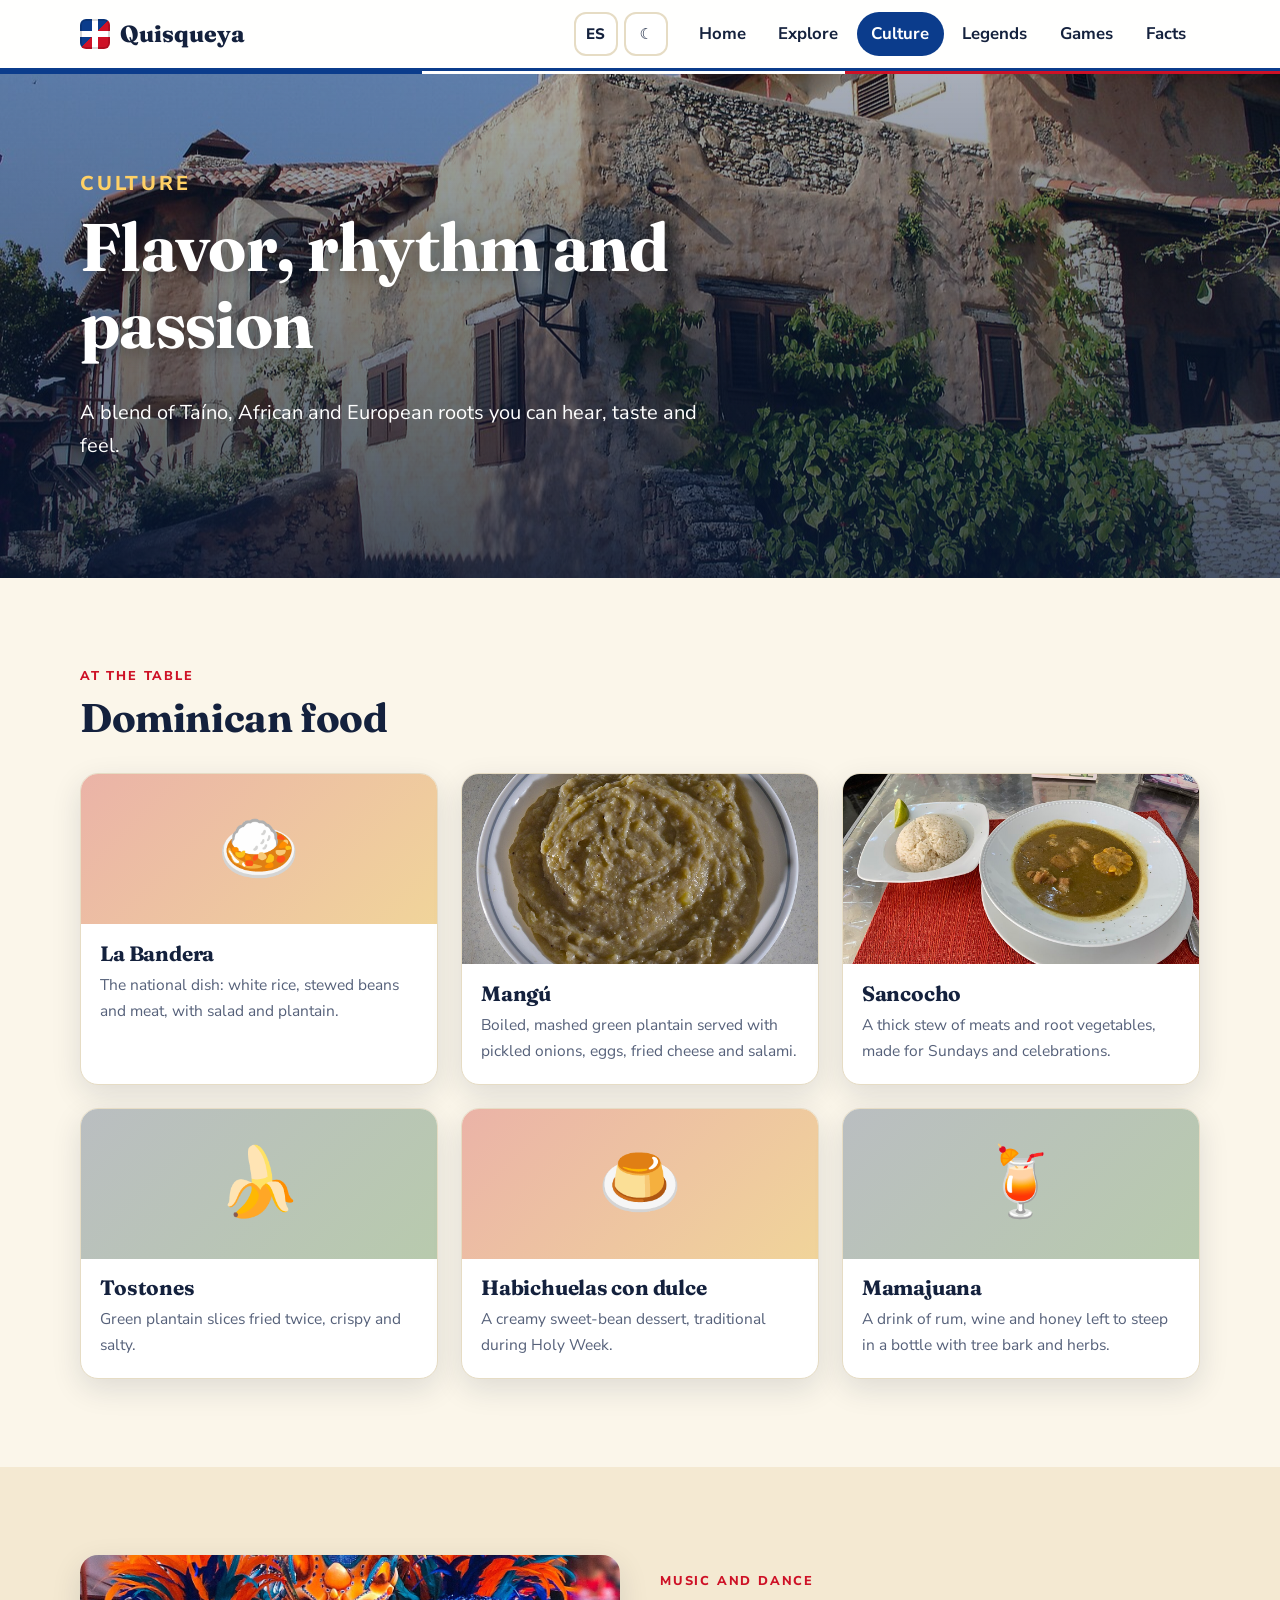
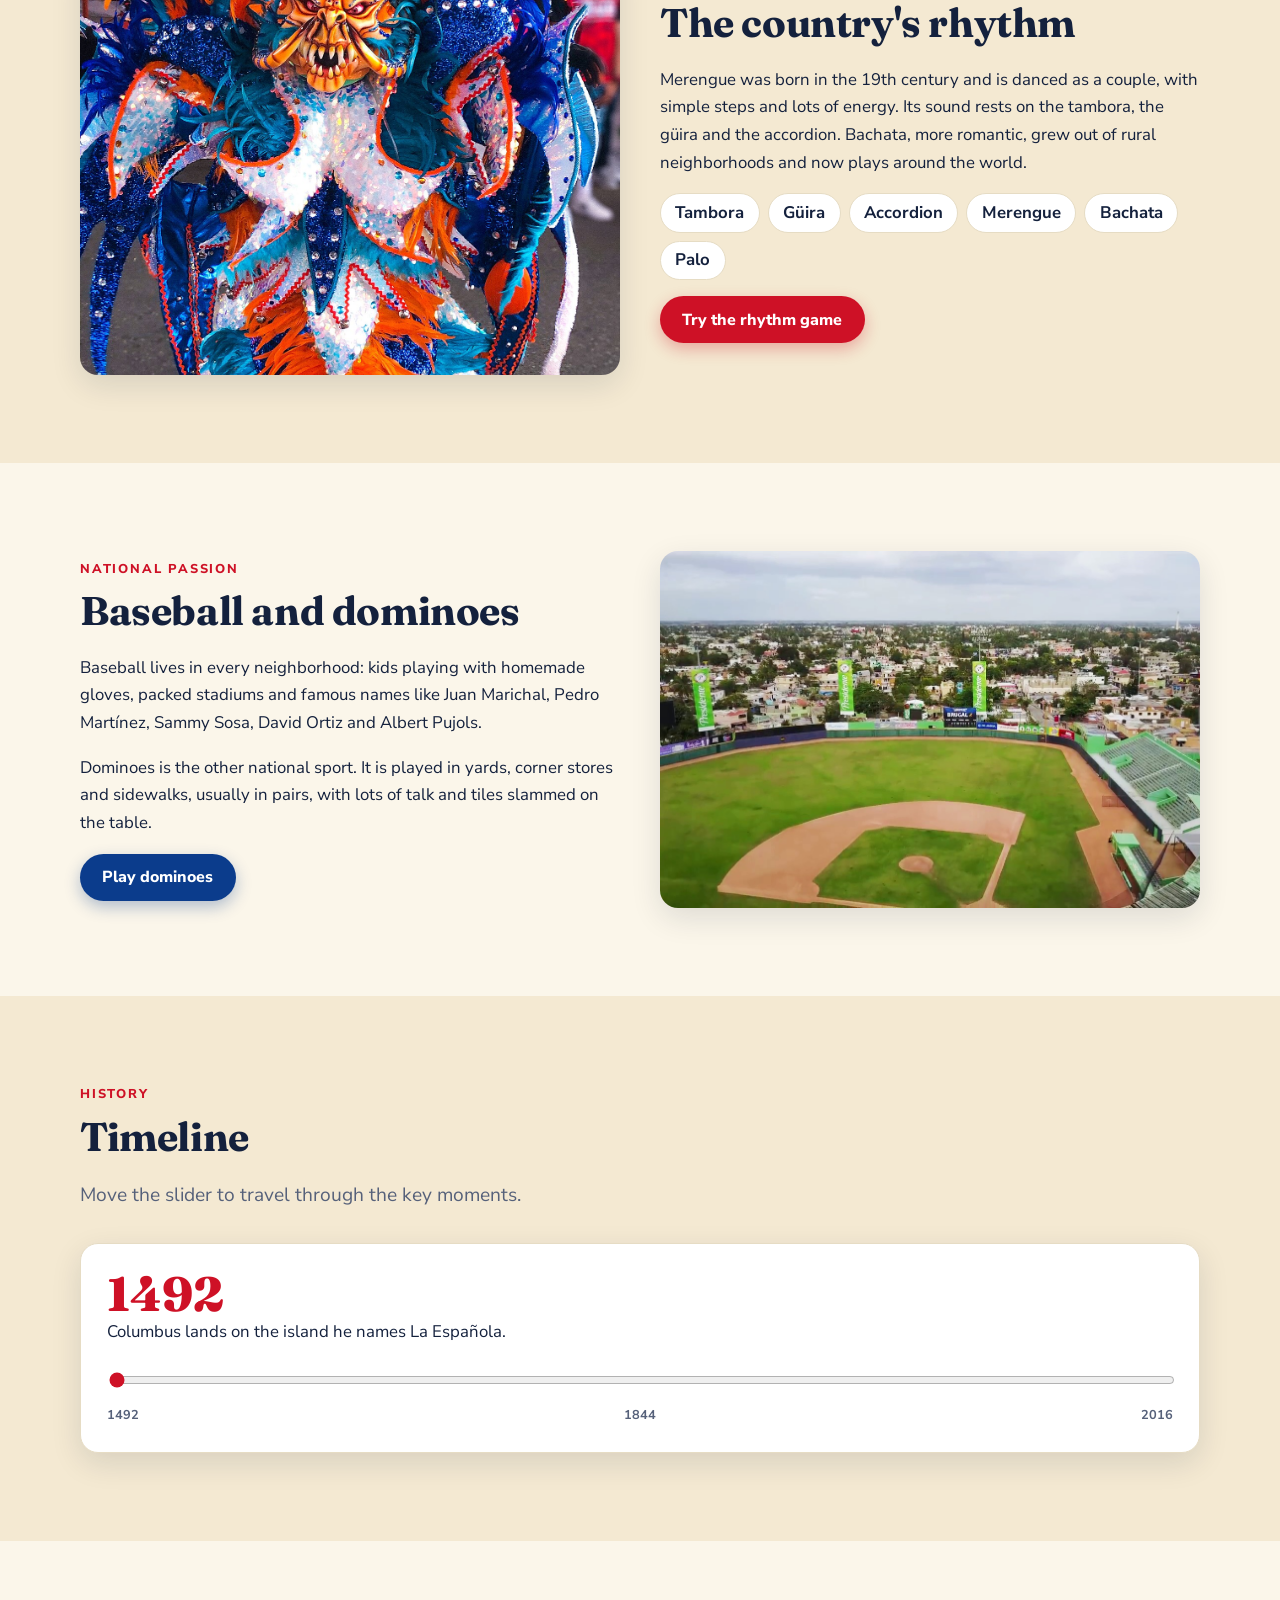
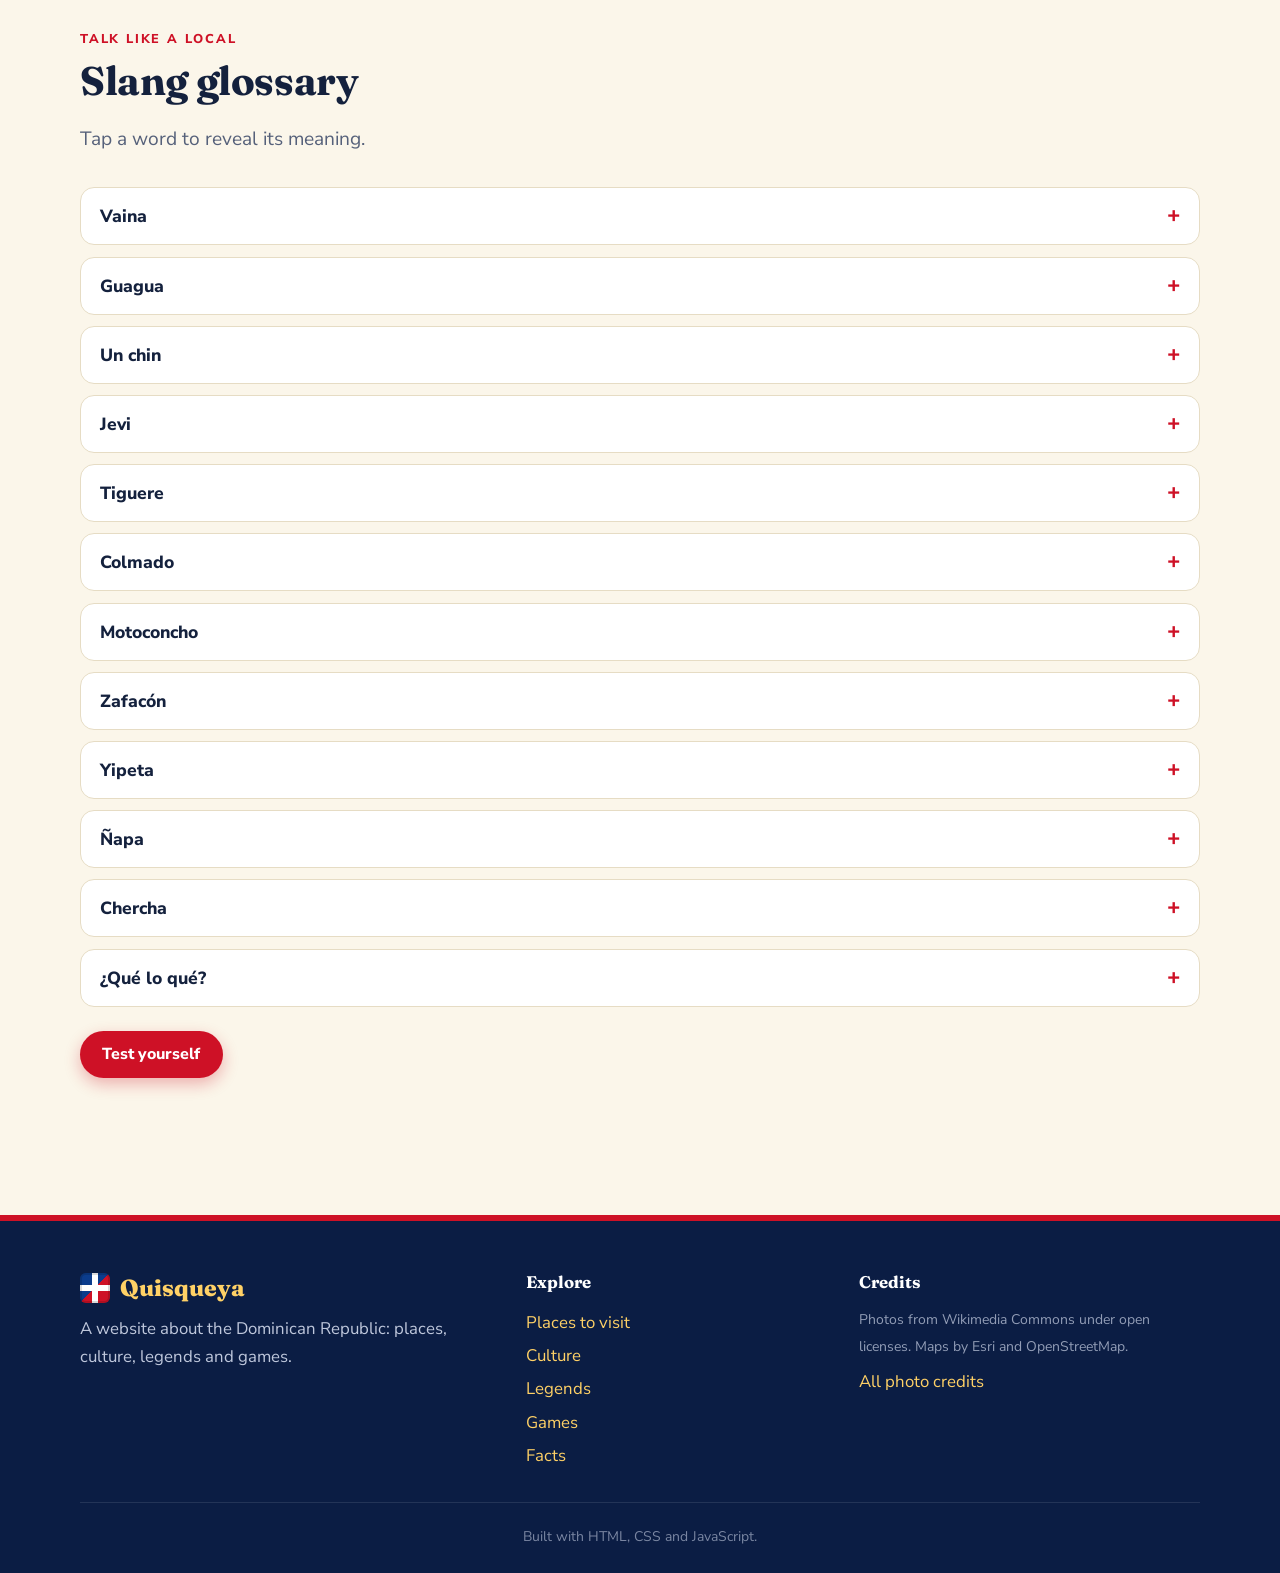
==== commit f4459f8b: "Legends photos, domino perpendicular turns, and a site-wide polish pass - Photos for all 21 people o" ====
--- a/culture.html
+++ b/culture.html
@@ -7,6 +7,14 @@
 <link rel="preconnect" href="https://fonts.googleapis.com">
 <link rel="preconnect" href="https://fonts.gstatic.com" crossorigin>
 <link href="https://fonts.googleapis.com/css2?family=Fraunces:opsz,wght@9..144,600;9..144,800&family=Nunito+Sans:wght@400;700;800&display=swap" rel="stylesheet">
+<link rel="icon" href="data:image/svg+xml,%3Csvg xmlns='http://www.w3.org/2000/svg' viewBox='0 0 32 32'%3E%3Crect width='32' height='32' rx='6' fill='%23ce1126'/%3E%3Cpath d='M0 0h32v32z' fill='%230b3c8c'/%3E%3Crect x='13' width='6' height='32' fill='%23fff'/%3E%3Crect y='13' width='32' height='6' fill='%23fff'/%3E%3C/svg%3E">
+<meta property="og:type" content="website">
+<meta property="og:site_name" content="Quisqueya">
+<meta property="og:title" content="Culture | Quisqueya">
+<meta property="og:description" content="Dominican food, music, baseball, history and slang.">
+<meta property="og:url" content="https://rodrigocaceres-coder.github.io/dominican-republic-site/culture.html">
+<meta property="og:image" content="https://rodrigocaceres-coder.github.io/dominican-republic-site/images/altos-chavon.jpg">
+<meta name="twitter:card" content="summary_large_image">
 <link rel="stylesheet" href="css/styles.css">
 <title>Culture | Quisqueya</title>
 <meta name="description" content="Dominican food, music, baseball, history and slang.">
@@ -46,13 +54,13 @@
         <p class="eyebrow" data-es="En la mesa">At the table</p>
         <h2 data-es="Comida dominicana">Dominican food</h2>
       </div>
-      <div class="grid">
-        <article class="card text-card reveal"><h3>La Bandera</h3><p data-es="El plato nacional: arroz blanco, habichuelas guisadas y carne, con ensalada y plátano.">The national dish: white rice, stewed beans and meat, with salad and plantain.</p></article>
+      <div class="grid grid-3">
+        <article class="card reveal"><div class="food-banner" aria-hidden="true">🍛</div><div class="card-body"><h3>La Bandera</h3><p data-es="El plato nacional: arroz blanco, habichuelas guisadas y carne, con ensalada y plátano.">The national dish: white rice, stewed beans and meat, with salad and plantain.</p></div></article>
         <article class="card reveal"><img src="images/mangu.jpg" alt="A plate of Dominican mangú" data-es-alt="Un plato de mangú dominicano" loading="lazy"><div class="card-body"><h3>Mangú</h3><p data-es="Plátano verde hervido y majado, servido con cebolla encurtida, huevo, queso frito y salami.">Boiled, mashed green plantain served with pickled onions, eggs, fried cheese and salami.</p></div></article>
         <article class="card reveal"><img src="images/sancocho.jpg" alt="A bowl of Dominican sancocho" data-es-alt="Un plato de sancocho dominicano" loading="lazy"><div class="card-body"><h3>Sancocho</h3><p data-es="Un guiso espeso de carnes y raíces, ideal para los domingos y las fiestas.">A thick stew of meats and root vegetables, made for Sundays and celebrations.</p></div></article>
-        <article class="card text-card reveal"><h3>Tostones</h3><p data-es="Rodajas de plátano verde fritas dos veces, crujientes y con sal.">Green plantain slices fried twice, crispy and salty.</p></article>
-        <article class="card text-card reveal"><h3>Habichuelas con dulce</h3><p data-es="Un postre cremoso de habichuelas dulces, típico de Semana Santa.">A creamy sweet-bean dessert, traditional during Holy Week.</p></article>
-        <article class="card text-card reveal"><h3>Mamajuana</h3><p data-es="Una bebida de ron, vino y hierbas dejados en una botella con corteza y raíces.">A drink of rum, wine and honey left to steep in a bottle with tree bark and herbs.</p></article>
+        <article class="card reveal"><div class="food-banner" aria-hidden="true">🍌</div><div class="card-body"><h3>Tostones</h3><p data-es="Rodajas de plátano verde fritas dos veces, crujientes y con sal.">Green plantain slices fried twice, crispy and salty.</p></div></article>
+        <article class="card reveal"><div class="food-banner" aria-hidden="true">🍮</div><div class="card-body"><h3>Habichuelas con dulce</h3><p data-es="Un postre cremoso de habichuelas dulces, típico de Semana Santa.">A creamy sweet-bean dessert, traditional during Holy Week.</p></div></article>
+        <article class="card reveal"><div class="food-banner" aria-hidden="true">🍹</div><div class="card-body"><h3>Mamajuana</h3><p data-es="Una bebida de ron, vino y miel dejados en una botella con corteza y hierbas.">A drink of rum, wine and honey left to steep in a bottle with tree bark and herbs.</p></div></article>
       </div>
     </div>
   </section>
@@ -114,10 +122,26 @@
   </section>
 </main>
 <footer class="site-footer">
-  <div class="wrap cols">
-    <div><strong>Quisqueya</strong><br><small data-es="Un proyecto sobre la República Dominicana. Hecho con HTML, CSS y JavaScript.">A project about the Dominican Republic. Built with HTML, CSS and JavaScript.</small></div>
-    <div><a href="facts.html#credits" data-es="Créditos de fotos">Photo credits</a> · <a href="index.html" data-es="Volver arriba">Home</a></div>
+  <div class="wrap footer-grid">
+    <div>
+      <a class="brand footer-brand" href="index.html"><span class="brand-mark" aria-hidden="true"></span>Quisqueya</a>
+      <p data-es="Un sitio sobre la República Dominicana: lugares, cultura, leyendas y juegos.">A website about the Dominican Republic: places, culture, legends and games.</p>
+    </div>
+    <nav aria-label="Footer">
+      <strong data-es="Explorar">Explore</strong>
+      <a href="explore.html" data-es="Lugares para visitar">Places to visit</a>
+      <a href="culture.html" data-es="Cultura">Culture</a>
+      <a href="legends.html" data-es="Leyendas">Legends</a>
+      <a href="games.html" data-es="Juegos">Games</a>
+      <a href="facts.html" data-es="Datos">Facts</a>
+    </nav>
+    <div>
+      <strong data-es="Créditos">Credits</strong>
+      <p><small data-es="Fotos de Wikimedia Commons con licencias abiertas. Mapas de Esri y OpenStreetMap.">Photos from Wikimedia Commons under open licenses. Maps by Esri and OpenStreetMap.</small></p>
+      <a href="facts.html#credits" data-es="Todos los créditos de fotos">All photo credits</a>
+    </div>
   </div>
+  <div class="wrap footer-base"><small data-es="Hecho con HTML, CSS y JavaScript.">Built with HTML, CSS and JavaScript.</small></div>
 </footer>
 <script src="js/data.js"></script>
 <script src="js/main.js"></script>
--- a/css/styles.css
+++ b/css/styles.css
@@ -251,7 +251,7 @@
 .credits th { color: var(--red); }
 
 /* ----- Footer ----- */
-.site-footer { background: #0b1d44; color: #dfe6f7; padding: 2.5rem 0; margin-top: 2rem; border-top: 6px solid var(--red); }
+.site-footer { background: #0b1d44; color: #dfe6f7; padding: 3rem 0 1.5rem; margin-top: 2rem; border-top: 6px solid var(--red); }
 .site-footer a { color: #ffd166; }
 .site-footer .cols { display: flex; flex-wrap: wrap; gap: 1.5rem 3rem; justify-content: space-between; align-items: center; }
 .site-footer small { opacity: 0.75; }
@@ -272,7 +272,7 @@
 .game-box { background: var(--surface); border-radius: var(--radius); border: 1px solid var(--line); box-shadow: var(--shadow); padding: clamp(1rem, 3vw, 1.8rem); }
 .game-top { display: flex; flex-wrap: wrap; gap: 0.6rem 1.4rem; align-items: center; justify-content: space-between; margin-bottom: 1rem; }
 .hud { display: flex; flex-wrap: wrap; gap: 0.6rem; }
-.hud span { background: var(--surface-2); padding: 0.3rem 0.8rem; border-radius: 999px; font-weight: 800; font-size: 0.95rem; }
+.hud > span { background: var(--surface-2); padding: 0.3rem 0.9rem; border-radius: 999px; font-weight: 800; font-size: 0.95rem; white-space: nowrap; }
 .hud b { color: var(--red); }
 .overlay-msg { text-align: center; padding: 1.5rem 0.5rem; }
 .overlay-msg h3 { font-size: 1.7rem; }
@@ -330,8 +330,8 @@
 
 .map-layout { display: grid; grid-template-columns: minmax(0, 1.7fr) minmax(300px, 1fr); gap: 1.4rem; align-items: start; }
 .big-map { padding: 0.5rem; overflow: hidden; }
-#home-map { user-select: none; }
-#home-map .sea { fill: color-mix(in srgb, var(--blue) 16%, var(--surface)); }
+#home-map, #places-map { user-select: none; }
+#home-map .sea, #places-map .sea { fill: color-mix(in srgb, var(--blue) 16%, var(--surface)); }
 .wave { fill: none; stroke: color-mix(in srgb, var(--blue) 40%, transparent); stroke-width: 2; opacity: 0.5; }
 .waves { animation: drift 6s linear infinite; }
 @keyframes drift { to { transform: translate(-54px, 0); } }
@@ -342,21 +342,9 @@
 .compass path { fill: var(--red); }
 .compass text { font: 800 16px var(--font-body); fill: var(--ink); }
 .route { fill: none; stroke: var(--red); stroke-width: 4; stroke-dasharray: 3 11; stroke-linecap: round; stroke-linejoin: round; }
-.traveler circle { fill: #fff; stroke: var(--red); stroke-width: 4; }
-.traveler text { font-size: 22px; }
-
-.spot { cursor: pointer; outline: none; transition: opacity 0.25s; }
-.spot .dot { stroke: #fff; stroke-width: 3; transition: transform 0.18s; transform-box: fill-box; transform-origin: center; filter: drop-shadow(0 3px 3px rgba(0, 0, 0, 0.35)); }
-.spot .emo { font-size: 17px; pointer-events: none; }
-.spot .halo { fill: none; stroke: var(--gold); stroke-width: 3; opacity: 0; transform-box: fill-box; transform-origin: center; }
-.spot .lab { font: 800 17px var(--font-body); fill: var(--ink); paint-order: stroke; stroke: var(--surface); stroke-width: 5px; opacity: 0; pointer-events: none; transition: opacity 0.15s; }
-.spot:hover .dot, .spot:focus-visible .dot, .spot.active .dot { transform: scale(1.25); }
-.spot:hover .lab, .spot:focus-visible .lab, .spot.active .lab { opacity: 1; }
-.spot.active .halo { opacity: 1; stroke: var(--red); }
-.spot.live .halo { opacity: 1; animation: ping 1.6s ease-out infinite; }
-@keyframes ping { from { transform: scale(0.8); opacity: 1; } to { transform: scale(1.9); opacity: 0; } }
-.spot.dim { opacity: 0.18; pointer-events: none; }
-.tripping .spot { pointer-events: none; }
+
+
+
 @media (prefers-reduced-motion: reduce) { .waves, .spot.live .halo, .event-pill { animation: none; } }
 
 .spot-panel { background: var(--surface); border: 1px solid var(--line); border-radius: var(--radius); box-shadow: var(--shadow); overflow: hidden; position: sticky; top: 90px; min-height: 360px; }
@@ -497,3 +485,145 @@
 #legends-filters { display: flex; }
 
 .btn:disabled { opacity: 0.45; cursor: not-allowed; transform: none; filter: none; }
+
+/* ---- Interactive map v2: smooth pins, zoom and pan ---- */
+:root { --land-a: #cfe5c9; --land-b: #a9d1a8; }
+:root[data-theme="dark"] { --land-a: #2f6b53; --land-b: #1f4f3f; }
+.big-map { position: relative; padding: 0.5rem; overflow: hidden; }
+#home-map, #places-map { display: block; width: 100%; height: auto; touch-action: pan-y; cursor: default; --pin: 1; border-radius: 12px; }
+#home-map.zoomed, #places-map.zoomed { cursor: grab; }
+#home-map.panning, #places-map.panning { cursor: grabbing; }
+#home-map .land, #places-map .land { fill: url(#land-fill); stroke: var(--green); stroke-width: 2.5; }
+.pin-s { transform: scale(var(--pin)); }
+.spot { cursor: pointer; outline: none; }
+.spot .hit { fill: transparent; }
+.spot .pin-a { transform-box: fill-box; transform-origin: 50% 100%; animation: drop 0.55s cubic-bezier(0.3, 1.5, 0.5, 1) both; transition: transform 0.18s ease, filter 0.18s; filter: drop-shadow(0 3px 3px rgba(0, 0, 0, 0.35)); }
+@keyframes drop { from { transform: translateY(-40px) scale(0.6); opacity: 0; } to { transform: none; opacity: 1; } }
+.spot .body { stroke: #fff; stroke-width: 2.5; stroke-linejoin: round; }
+.spot .bubble { fill: #fff; }
+.spot .emo { font-size: 18px; pointer-events: none; }
+.spot .shadow { fill: rgba(0, 0, 0, 0.3); }
+.spot .halo { fill: none; stroke: var(--gold); stroke-width: 3; opacity: 0; transform-box: fill-box; transform-origin: center; }
+.spot:hover .pin-a, .spot:focus-visible .pin-a { transform: translateY(-4px) scale(1.14); }
+.spot.active .pin-a { animation: hop 0.5s ease; transform: translateY(-4px) scale(1.18); filter: drop-shadow(0 4px 6px rgba(206, 17, 38, 0.55)); }
+@keyframes hop { 40% { transform: translateY(-16px) scale(1.18); } }
+.spot.active .halo { opacity: 1; stroke: var(--red); }
+.spot.live .halo { opacity: 1; animation: ping 1.7s ease-out infinite; }
+@keyframes ping { from { transform: scale(0.7); opacity: 1; } to { transform: scale(2.2); opacity: 0; } }
+.spot:focus-visible .body { stroke: var(--gold); stroke-width: 4; }
+.spot { transition: opacity 0.3s; }
+.spot.dim { opacity: 0.15; pointer-events: none; }
+.tripping .spot { pointer-events: none; }
+.tip { pointer-events: none; }
+.tip rect { fill: var(--ink); opacity: 0.94; }
+.tip text { fill: var(--bg); font: 800 16px var(--font-body); }
+.tip .tip-s { transform: scale(var(--pin)); }
+.traveler { pointer-events: none; }
+.traveler circle { fill: #fff; stroke: var(--red); stroke-width: 4; }
+.traveler .pin-s { transform: scale(var(--pin)); }
+.traveler text { font-size: 22px; }
+.zoom-ctl { position: absolute; top: 1rem; right: 1rem; display: grid; gap: 0.4rem; z-index: 2; }
+.zoom-ctl button { width: 42px; height: 42px; border-radius: 12px; border: 2px solid var(--line); background: color-mix(in srgb, var(--surface) 94%, transparent); color: var(--ink); font: 800 1.3rem var(--font-body); cursor: pointer; box-shadow: var(--shadow); backdrop-filter: blur(6px); transition: transform 0.15s, border-color 0.2s; }
+.zoom-ctl button:hover:not(:disabled) { border-color: var(--blue); transform: translateY(-1px); }
+.zoom-ctl button:disabled { opacity: 0.4; cursor: not-allowed; }
+.map-hint { position: absolute; left: 1rem; bottom: 0.9rem; margin: 0; font-size: 0.78rem; font-weight: 700; color: var(--muted); background: color-mix(in srgb, var(--surface) 88%, transparent); padding: 0.2rem 0.7rem; border-radius: 99px; pointer-events: none; }
+.spot-body.swap { animation: slidein 0.4s ease both; }
+.spot-photo.swap img { animation: fadein 0.5s ease both; }
+@keyframes slidein { from { opacity: 0; transform: translateY(10px); } to { opacity: 1; transform: none; } }
+@keyframes fadein { from { opacity: 0; transform: scale(1.04); } to { opacity: 1; transform: none; } }
+@media (prefers-reduced-motion: reduce) { .spot .pin-a, .spot.active .pin-a, .spot.live .halo, .spot-body.swap, .spot-photo.swap img { animation: none; } }
+.compass-badge { position: absolute; right: 1rem; bottom: 0.9rem; width: 46px; height: 46px; border-radius: 50%; background: color-mix(in srgb, var(--surface) 92%, transparent); border: 2px solid var(--line); display: grid; place-items: center; pointer-events: none; box-shadow: var(--shadow); }
+.compass-badge b { font: 800 0.7rem var(--font-body); color: var(--ink); position: absolute; top: 2px; }
+.compass-badge::after { content: ""; width: 8px; height: 22px; margin-top: 8px; background: linear-gradient(var(--red) 50%, var(--muted) 50%); clip-path: polygon(50% 0, 100% 50%, 50% 100%, 0 50%); }
+
+.explore-map { max-width: 860px; margin-inline: auto; }
+
+/* board tiles sit on the cell grid; vertical ones are used for the perpendicular turns */
+.tile.board-tile { --w: 8.4cqw; }
+.tile.board-tile.v { width: calc(var(--w) / 2); height: var(--w); flex-direction: column; }
+.tile.board-tile.v .half:first-child { border-right: 0; border-bottom: 0.3cqw solid #9d916f; }
+.tile.board-tile .half { padding: 6% 5%; }
+.tile.board-tile.v .half { padding: 5% 6%; }
+
+/* person photos: the monogram stays underneath as a fallback */
+.avatar { position: relative; overflow: hidden; }
+.avatar.has-photo img { position: absolute; inset: 0; width: 100%; height: 100%; object-fit: cover; object-position: center 22%; }
+.plaque .avatar { width: 92px; height: 92px; }
+.legend-head .avatar { width: 76px; height: 76px; }
+.lg-top .avatar { width: 112px; height: 112px; }
+.photo-credits { font-size: 0.85rem; color: var(--muted); }
+.photo-credits summary { cursor: pointer; font-weight: 800; color: var(--ink); }
+.photo-credits ul { columns: 2 280px; padding-left: 1.1rem; margin: 0.8rem 0 0; }
+.photo-credits li { margin-bottom: 0.25rem; break-inside: avoid; }
+
+/* ========== FINAL POLISH ========== */
+html { scroll-padding-top: 92px; }
+.grid-3 { grid-template-columns: repeat(3, 1fr); }
+@media (max-width: 900px) { .grid-3 { grid-template-columns: repeat(2, 1fr); } }
+@media (max-width: 600px) { .grid-3 { grid-template-columns: 1fr; } }
+#places-grid { grid-template-columns: repeat(auto-fill, minmax(205px, 1fr)); gap: 1.1rem; }
+#places-grid .card img { height: 150px; }
+#places-grid .card-body h3 { font-size: 1.1rem; }
+.food-banner { height: 150px; display: grid; place-items: center; font-size: 4.2rem; background: linear-gradient(135deg, color-mix(in srgb, var(--red) 25%, var(--surface-2)), color-mix(in srgb, var(--gold) 30%, var(--surface-2))); }
+.card:nth-child(even) .food-banner { background: linear-gradient(135deg, color-mix(in srgb, var(--blue) 25%, var(--surface-2)), color-mix(in srgb, var(--green) 28%, var(--surface-2))); }
+
+/* footer */
+.footer-grid { display: grid; grid-template-columns: 1.4fr 1fr 1.2fr; gap: 2rem 3rem; align-items: start; }
+.footer-grid p { margin: 0.5rem 0; opacity: 0.85; }
+.footer-grid nav { display: grid; gap: 0.35rem; }
+.footer-grid strong { font-family: var(--font-display); font-size: 1.05rem; color: #fff; display: block; margin-bottom: 0.4rem; }
+.footer-grid a { text-decoration: none; }
+.footer-grid a:hover { text-decoration: underline; }
+.footer-brand { color: #fff; margin-bottom: 0.4rem; }
+.footer-base { margin-top: 2rem; padding-top: 1.2rem; border-top: 1px solid rgba(255, 255, 255, 0.15); text-align: center; opacity: 0.7; }
+@media (max-width: 760px) { .footer-grid { grid-template-columns: 1fr; } }
+
+/* hero entrance */
+.hero .wrap > * { animation: rise 0.8s cubic-bezier(0.2, 0.7, 0.2, 1) both; }
+.hero .wrap > :nth-child(2) { animation-delay: 0.08s; } .hero .wrap > :nth-child(3) { animation-delay: 0.16s; } .hero .wrap > :nth-child(4) { animation-delay: 0.24s; }
+@keyframes rise { from { opacity: 0; transform: translateY(22px); } to { opacity: 1; transform: none; } }
+
+/* images fade in once loaded */
+img.img-fade { opacity: 0; transition: opacity 0.5s ease; }
+img.img-fade.loaded { opacity: 1; }
+
+/* back to top */
+.to-top { position: fixed; right: 1.1rem; bottom: 1.1rem; z-index: 40; width: 48px; height: 48px; border-radius: 50%; border: 0; cursor: pointer; background: var(--red); color: #fff; font-size: 1.3rem; box-shadow: var(--shadow); opacity: 0; transform: translateY(16px); pointer-events: none; transition: opacity 0.25s, transform 0.25s; }
+.to-top.show { opacity: 1; transform: none; pointer-events: auto; }
+.to-top:hover { filter: brightness(1.1); }
+
+/* collapsible credits */
+.credits-box summary, .photo-credits summary { cursor: pointer; font-weight: 800; padding: 0.7rem 1rem; background: var(--surface); border: 1px solid var(--line); border-radius: 12px; list-style: none; }
+.credits-box summary::after, .photo-credits summary::after { content: "+"; float: right; color: var(--red); font-size: 1.3rem; line-height: 1; }
+.credits-box[open] summary::after, .photo-credits[open] summary::after { content: "–"; }
+.credits-box > div { margin-top: 1rem; }
+.credits a { word-break: break-word; }
+
+/* 404 */
+.lost { text-align: center; padding: 6rem 0; }
+.lost .big { font: 800 clamp(5rem, 18vw, 10rem) var(--font-display); color: var(--red); line-height: 1; }
+
+@media (prefers-reduced-motion: reduce) { .hero .wrap > *, img.img-fade { animation: none; transition: none; opacity: 1; } .to-top { transition: none; } }
+
+/* ---- mobile refinements ---- */
+@media (max-width: 560px) {
+  .stats { grid-template-columns: repeat(2, 1fr); gap: 0.7rem; margin-top: -1.5rem; }
+  .stats.flat { margin-top: 1.5rem; }
+  .stat { padding: 0.9rem 0.6rem; }
+  .stat .num { font-size: 1.6rem; }
+  .stat .label { font-size: 0.8rem; }
+  .game-box { padding: 0.9rem; }
+  .hero-actions .btn { flex: 1 1 100%; justify-content: center; }
+}
+/* dominoes: keep text readable and tiles tappable when the table is small */
+.dom-name { font-size: max(11px, 2.6cqw); }
+.dom-ends { font-size: max(11px, 2.4cqw); }
+.dom-ends b { min-width: max(20px, 4.2cqw); height: max(20px, 4.2cqw); }
+.dom-msg { font-size: max(12px, 2.5cqw); bottom: 29%; }
+.dom-pick .btn { font-size: max(13px, 3cqw); }
+@container (max-width: 520px) {
+  .tile.hand { --w: 15.5cqw; }
+  .dom-hand { gap: 1.6cqw; bottom: 2.5%; }
+  .dom-msg { bottom: 33%; }
+  .dom-pick { bottom: 40%; }
+}
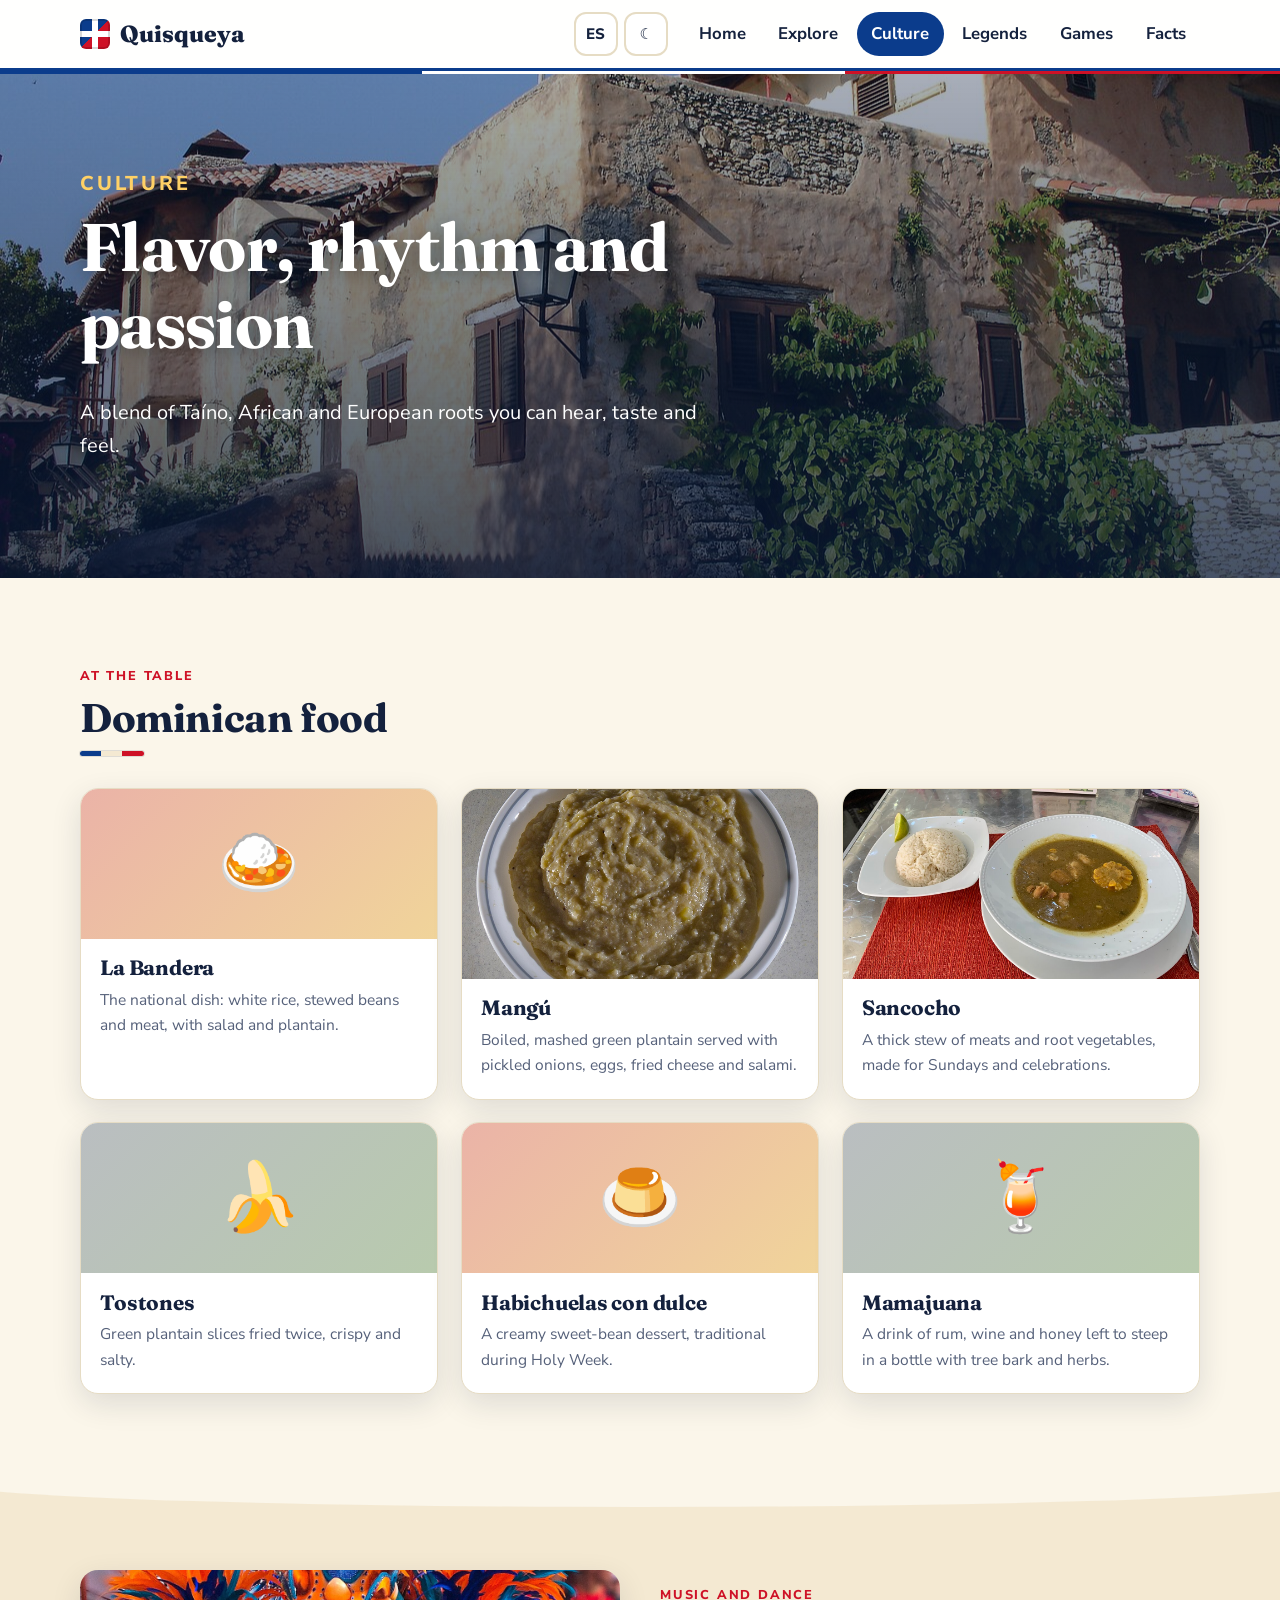
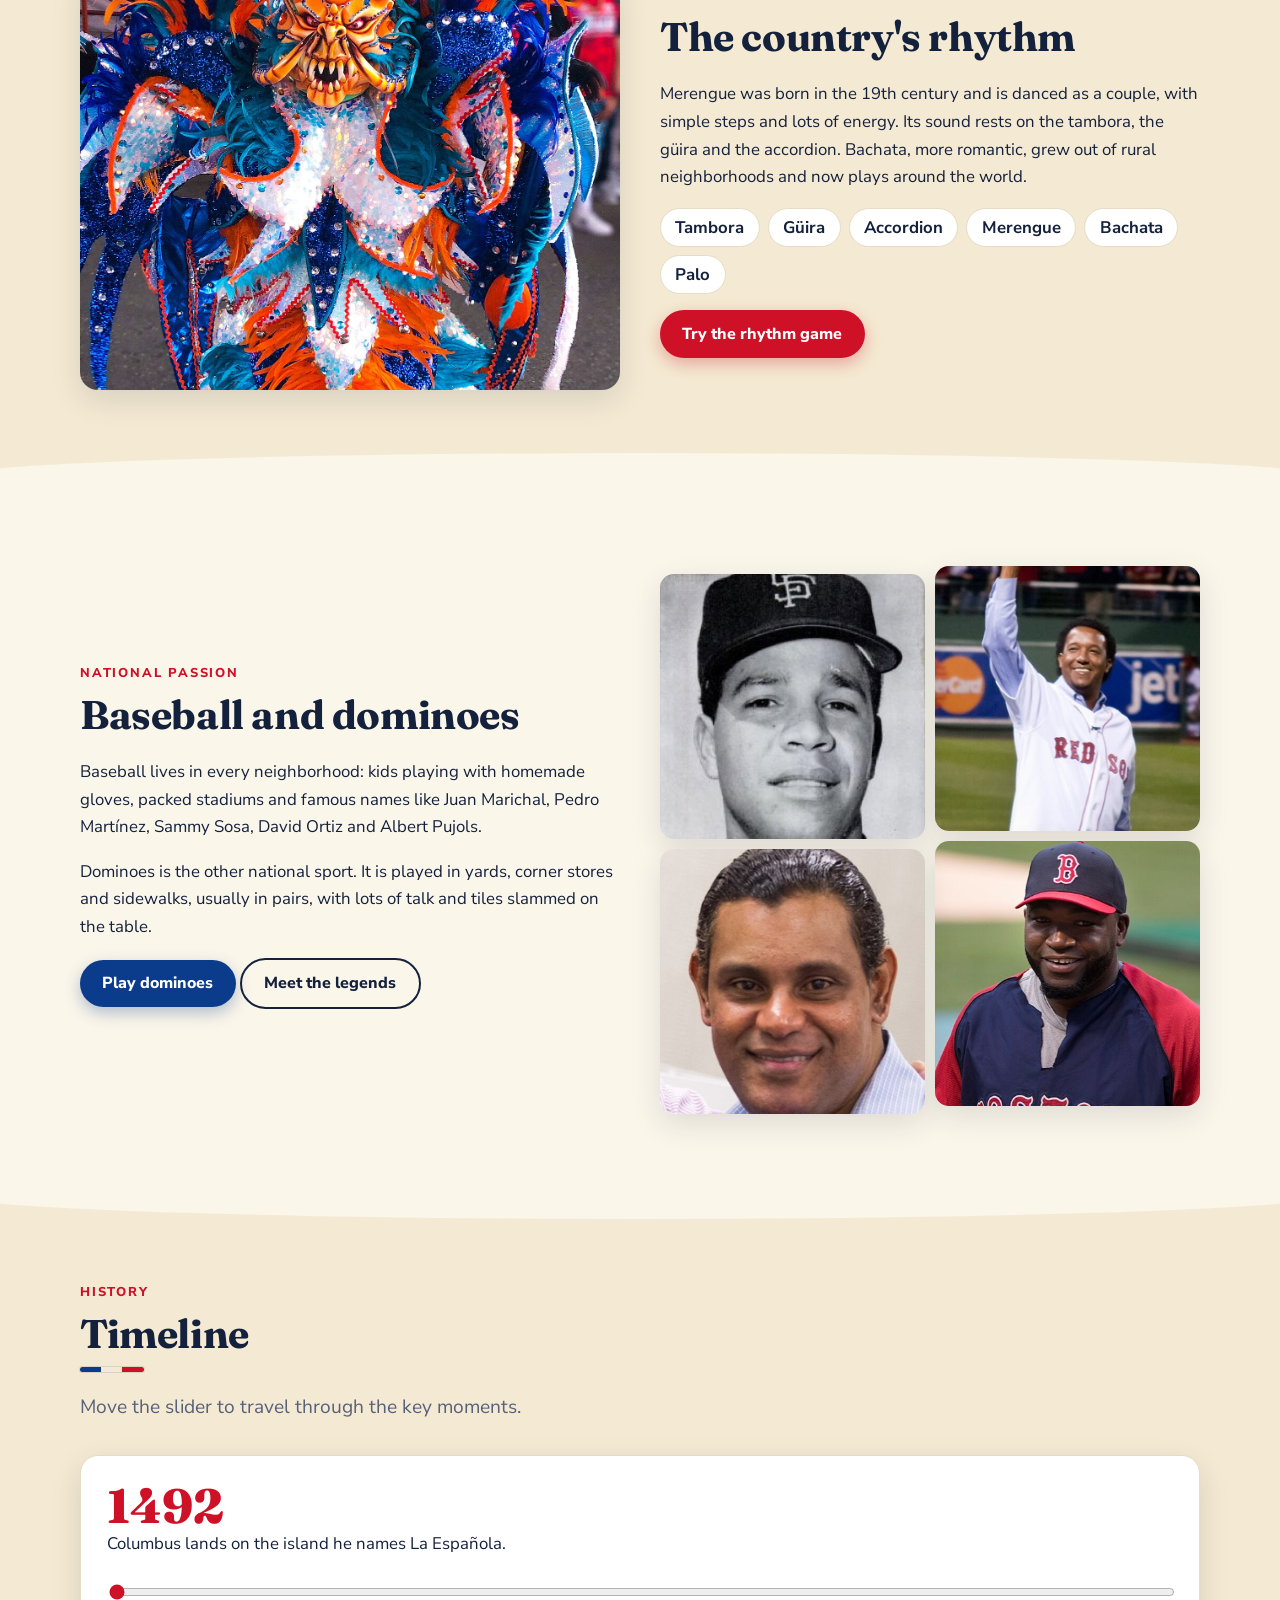
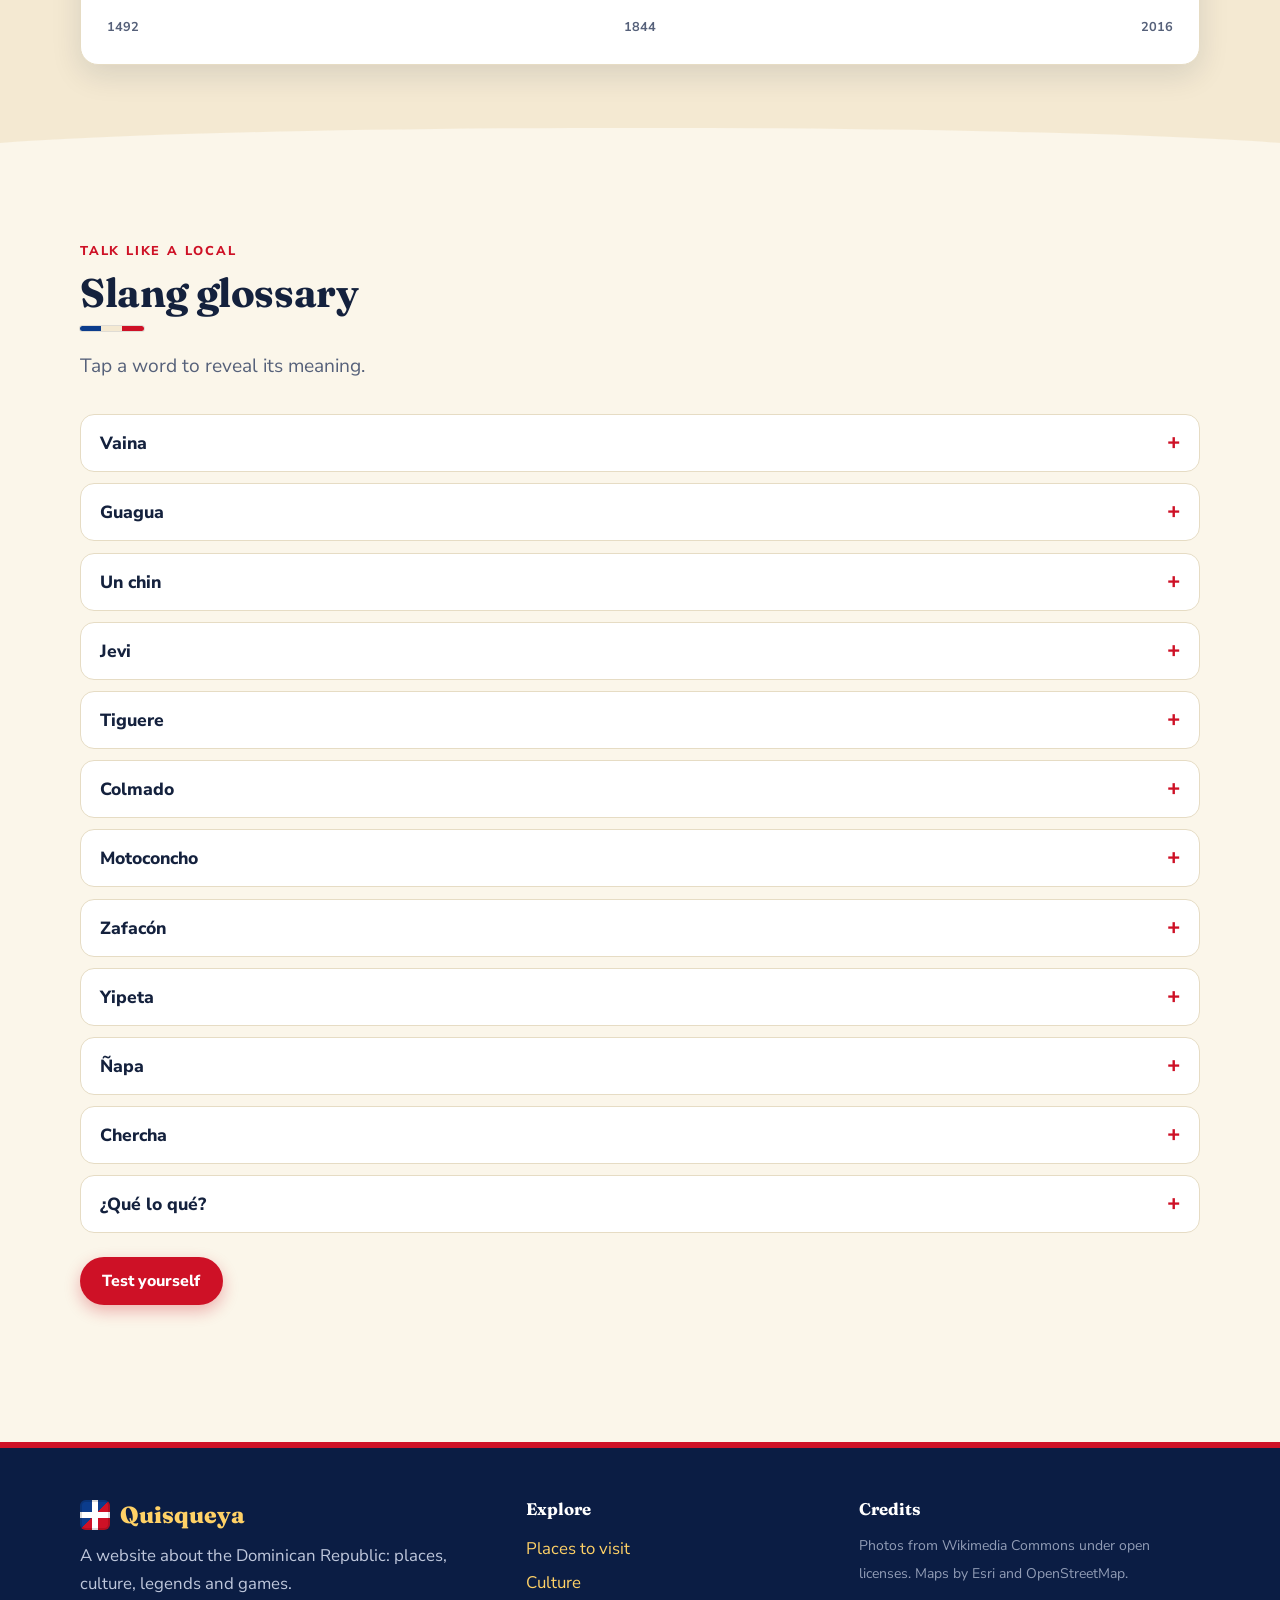
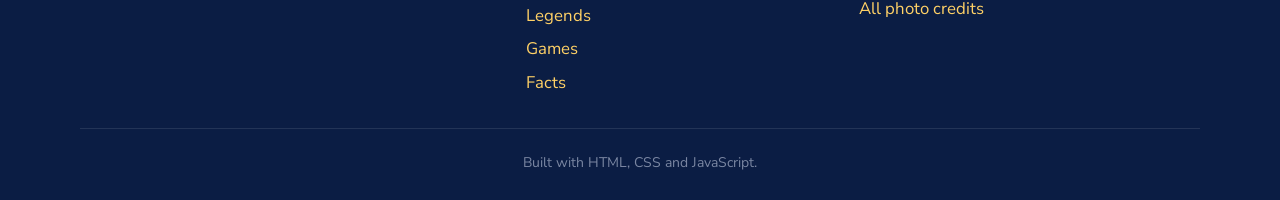
==== commit e107b60d: "Show the person's photo in the Who am I quiz, face collage on Culture, wider Easy lanes, hero title " ====
--- a/culture.html
+++ b/culture.html
@@ -87,9 +87,12 @@
         <h2 data-es="Béisbol y dominó">Baseball and dominoes</h2>
         <p data-es="El béisbol se vive en cada barrio: niños jugando con guantes caseros, estadios llenos y muchos nombres famosos como Juan Marichal, Pedro Martínez, Sammy Sosa, David Ortiz y Albert Pujols.">Baseball lives in every neighborhood: kids playing with homemade gloves, packed stadiums and famous names like Juan Marichal, Pedro Martínez, Sammy Sosa, David Ortiz and Albert Pujols.</p>
         <p data-es="El dominó es el otro deporte nacional. Se juega en patios, colmados y aceras, casi siempre en parejas, con mucha charla y fichas golpeando la mesa.">Dominoes is the other national sport. It is played in yards, corner stores and sidewalks, usually in pairs, with lots of talk and tiles slammed on the table.</p>
-        <a class="btn alt" href="games.html#dominoes" data-es="Juega al dominó">Play dominoes</a>
+        <a class="btn alt" href="games.html#dominoes" data-es="Juega al dominó">Play dominoes</a> <a class="btn ghost" href="legends.html" data-es="Conoce a las leyendas">Meet the legends</a>
       </div>
-      <img class="reveal" src="images/macoris.jpg" alt="Tetelo Vargas baseball stadium in San Pedro de Macorís" data-es-alt="Estadio de béisbol Tetelo Vargas en San Pedro de Macorís" loading="lazy">
+      <div class="face-collage reveal">
+        <img src="images/people/marichal.jpg" alt="Juan Marichal" loading="lazy"><img src="images/people/pedro.jpg" alt="Pedro Martínez" loading="lazy">
+        <img src="images/people/sosa.jpg" alt="Sammy Sosa" loading="lazy"><img src="images/people/ortiz.jpg" alt="David Ortiz" loading="lazy">
+      </div>
     </div>
   </section>
 
--- a/css/styles.css
+++ b/css/styles.css
@@ -125,7 +125,7 @@
   background-size: cover;
 }
 .hero.short { padding: clamp(3.5rem, 9vw, 6rem) 0; }
-.hero h1 { color: #fff; max-width: 14ch; text-shadow: 0 3px 20px rgba(0, 0, 0, 0.4); }
+.hero h1 { color: #fff; max-width: 17ch; text-shadow: 0 3px 20px rgba(0, 0, 0, 0.4); }
 .hero p { font-size: 1.25rem; max-width: 52ch; }
 .hero .eyebrow { color: #ffd166; }
 .hero-actions { display: flex; flex-wrap: wrap; gap: 0.8rem; margin-top: 1.5rem; }
@@ -627,3 +627,81 @@
   .dom-msg { bottom: 33%; }
   .dom-pick { bottom: 40%; }
 }
+
+/* ========== LEGENDS REDESIGN ========== */
+.legends-hero { background-image: radial-gradient(circle at 85% 20%, rgba(206, 17, 38, 0.55), transparent 45%), radial-gradient(circle at 10% 90%, rgba(21, 88, 192, 0.6), transparent 50%), linear-gradient(135deg, #07204a, #0b3c8c 60%, #3b0f1f); background-color: #07204a; position: relative; overflow: hidden; }
+.legends-hero::before { content: ""; position: absolute; inset: 0; background: repeating-linear-gradient(115deg, rgba(255, 255, 255, 0.04) 0 2px, transparent 2px 26px); pointer-events: none; }
+.legends-hero-in { display: grid; grid-template-columns: 1.2fr 1fr; gap: 2rem; align-items: center; position: relative; }
+.legends-hero h1 { max-width: 12ch; }
+.hero-faces { display: flex; justify-content: center; padding-left: 20px; }
+.hero-faces img { width: clamp(70px, 9vw, 118px); aspect-ratio: 1; border-radius: 50%; object-fit: cover; object-position: center 22%; border: 4px solid #fff; margin-left: -22px; box-shadow: 0 8px 22px rgba(0, 0, 0, 0.45); background: #1a2b52; transition: transform 0.3s; }
+.hero-faces img:nth-child(even) { transform: translateY(14px); }
+.hero-faces img:hover { transform: translateY(-6px) scale(1.06); z-index: 2; position: relative; }
+@media (max-width: 820px) { .legends-hero-in { grid-template-columns: 1fr; } .hero-faces { justify-content: flex-start; padding-left: 22px; } }
+
+.hof-info { display: grid; grid-template-columns: auto 1fr; gap: 2rem; align-items: center; background: var(--surface); border: 1px solid var(--line); border-radius: var(--radius); padding: 1.6rem 2rem; box-shadow: var(--shadow); }
+.hof-count { text-align: center; max-width: 150px; }
+.hof-count .medal { width: 112px; height: 112px; margin: 0 auto 0.5rem; border-radius: 50%; display: grid; place-items: center; background: radial-gradient(circle at 35% 30%, #f6dc9a, #c18b2f 60%, #8d5f1f); box-shadow: 0 10px 24px rgba(0, 0, 0, 0.3), inset 0 0 0 4px rgba(255, 240, 200, 0.6), inset 0 0 0 8px rgba(110, 70, 15, 0.35); }
+.hof-count .num { font: 800 3.4rem var(--font-display); color: #2b1a05; line-height: 1; }
+.hof-count p { margin: 0; font-weight: 800; font-size: 0.9rem; color: var(--muted); }
+.hof-text h3 { margin-bottom: 0.4rem; }
+@media (max-width: 640px) { .hof-info { grid-template-columns: 1fr; text-align: center; padding: 1.4rem; } .hof-count { margin: 0 auto; } }
+
+#legend-grid { grid-template-columns: repeat(auto-fill, minmax(230px, 1fr)); gap: 1.2rem; }
+.legend-card { padding: 0; gap: 0; overflow: hidden; }
+.legend-top { position: relative; cursor: pointer; }
+.legend-photo { height: 210px; overflow: hidden; display: grid; place-items: center; }
+.legend-photo img { width: 100%; height: 100%; object-fit: cover; transition: transform 0.5s ease; }
+.legend-card:hover .legend-photo img { transform: scale(1.06); }
+.legend-photo .mono { font: 800 3.6rem var(--font-display); color: rgba(255, 255, 255, 0.9); }
+.legend-top .tag { position: absolute; left: 0.7rem; bottom: 0.7rem; box-shadow: 0 3px 8px rgba(0, 0, 0, 0.35); }
+.year-badge { position: absolute; right: 0.7rem; top: 0.7rem; font: 800 0.8rem var(--font-body); color: #2b1a05; background: linear-gradient(135deg, #f6dc9a, #c18b2f); padding: 0.2rem 0.65rem; border-radius: 999px; box-shadow: 0 3px 8px rgba(0, 0, 0, 0.35); }
+.legend-body { padding: 1rem 1.1rem 1.2rem; display: flex; flex-direction: column; gap: 0.35rem; flex: 1; }
+.legend-body h3 { margin: 0; font-size: 1.25rem; }
+.legend-role { margin: 0; font-weight: 700; font-size: 0.95rem; }
+.legend-from { margin: 0; color: var(--muted); font-size: 0.85rem; }
+.legend-body .stat-chips { margin-top: 0.3rem; }
+.legend-body .btn { margin-top: auto; width: fit-content; }
+.legend-body .stat-chips + .btn { margin-top: 0.7rem; }
+
+/* ========== SITE-WIDE FINISHING TOUCHES ========== */
+::selection { background: var(--red); color: #fff; }
+.section-head h2::after { content: ""; display: block; width: 64px; height: 5px; margin-top: 0.6rem; border-radius: 3px; background: linear-gradient(90deg, var(--blue) 0 33%, var(--surface-2) 33% 66%, var(--red) 66%); box-shadow: 0 0 0 1px color-mix(in srgb, var(--ink) 12%, transparent); }
+.site-header { transition: box-shadow 0.3s, background 0.3s; }
+.site-header.scrolled { box-shadow: 0 8px 24px rgba(0, 0, 0, 0.18); }
+.card { transition: transform 0.25s, box-shadow 0.25s; }
+.card:hover { box-shadow: 0 16px 38px rgba(20, 33, 61, 0.22); }
+:root[data-theme="dark"] .card:hover { box-shadow: 0 16px 38px rgba(0, 0, 0, 0.55); }
+.btn:active { transform: translateY(0) scale(0.98); }
+.chip { transition: background 0.2s, border-color 0.2s, transform 0.15s; }
+.chip:hover { border-color: var(--blue); transform: translateY(-1px); }
+* { scrollbar-width: thin; scrollbar-color: color-mix(in srgb, var(--muted) 55%, transparent) transparent; }
+/* soft curved edges where a tinted band meets the page */
+.tinted { position: relative; }
+.tinted::before, .tinted::after { content: ""; position: absolute; left: 0; right: 0; height: 26px; background: var(--bg); pointer-events: none; }
+.tinted::before { top: -1px; clip-path: ellipse(55% 100% at 50% 0); }
+.tinted::after { bottom: -1px; clip-path: ellipse(55% 100% at 50% 100%); }
+.hero + .tinted::before, .hero + section.tinted::before { display: none; }
+
+@media (max-width: 560px) {
+  #legend-grid { grid-template-columns: repeat(2, 1fr); gap: 0.8rem; }
+  .legend-photo { height: 150px; }
+  .legend-body { padding: 0.7rem 0.75rem 0.9rem; }
+  .legend-body h3 { font-size: 1rem; }
+  .legend-role { font-size: 0.82rem; }
+  .legend-from { font-size: 0.75rem; }
+  .legend-top .tag { font-size: 0.62rem; padding: 0.15rem 0.45rem; left: 0.4rem; bottom: 0.4rem; }
+  .year-badge { font-size: 0.7rem; right: 0.4rem; top: 0.4rem; }
+  .stat-chip { font-size: 0.72rem; padding: 0.12rem 0.5rem; }
+  .legend-body .btn { padding: 0.45rem 0.9rem; font-size: 0.82rem; }
+}
+
+#wq-feedback { min-height: 96px; display: grid; place-items: center; }
+.reveal-person { display: inline-flex; align-items: center; gap: 0.9rem; text-align: left; animation: slidein 0.4s ease both; font-weight: 700; }
+.reveal-person .avatar { width: 76px; height: 76px; }
+.reveal-person.good b { color: var(--green); } .reveal-person.bad b { color: var(--red); }
+.face-collage { display: grid; grid-template-columns: 1fr 1fr; gap: 0.6rem; }
+.face-collage img { width: 100%; height: 100%; max-height: none; aspect-ratio: 1; object-fit: cover; object-position: center 22%; border-radius: 14px; box-shadow: var(--shadow); }
+.face-collage img:nth-child(2) { object-position: center 32%; }
+.face-collage img:nth-child(odd) { transform: translateY(8px); }
+.face-collage img:nth-child(1) { object-position: center 30%; }
